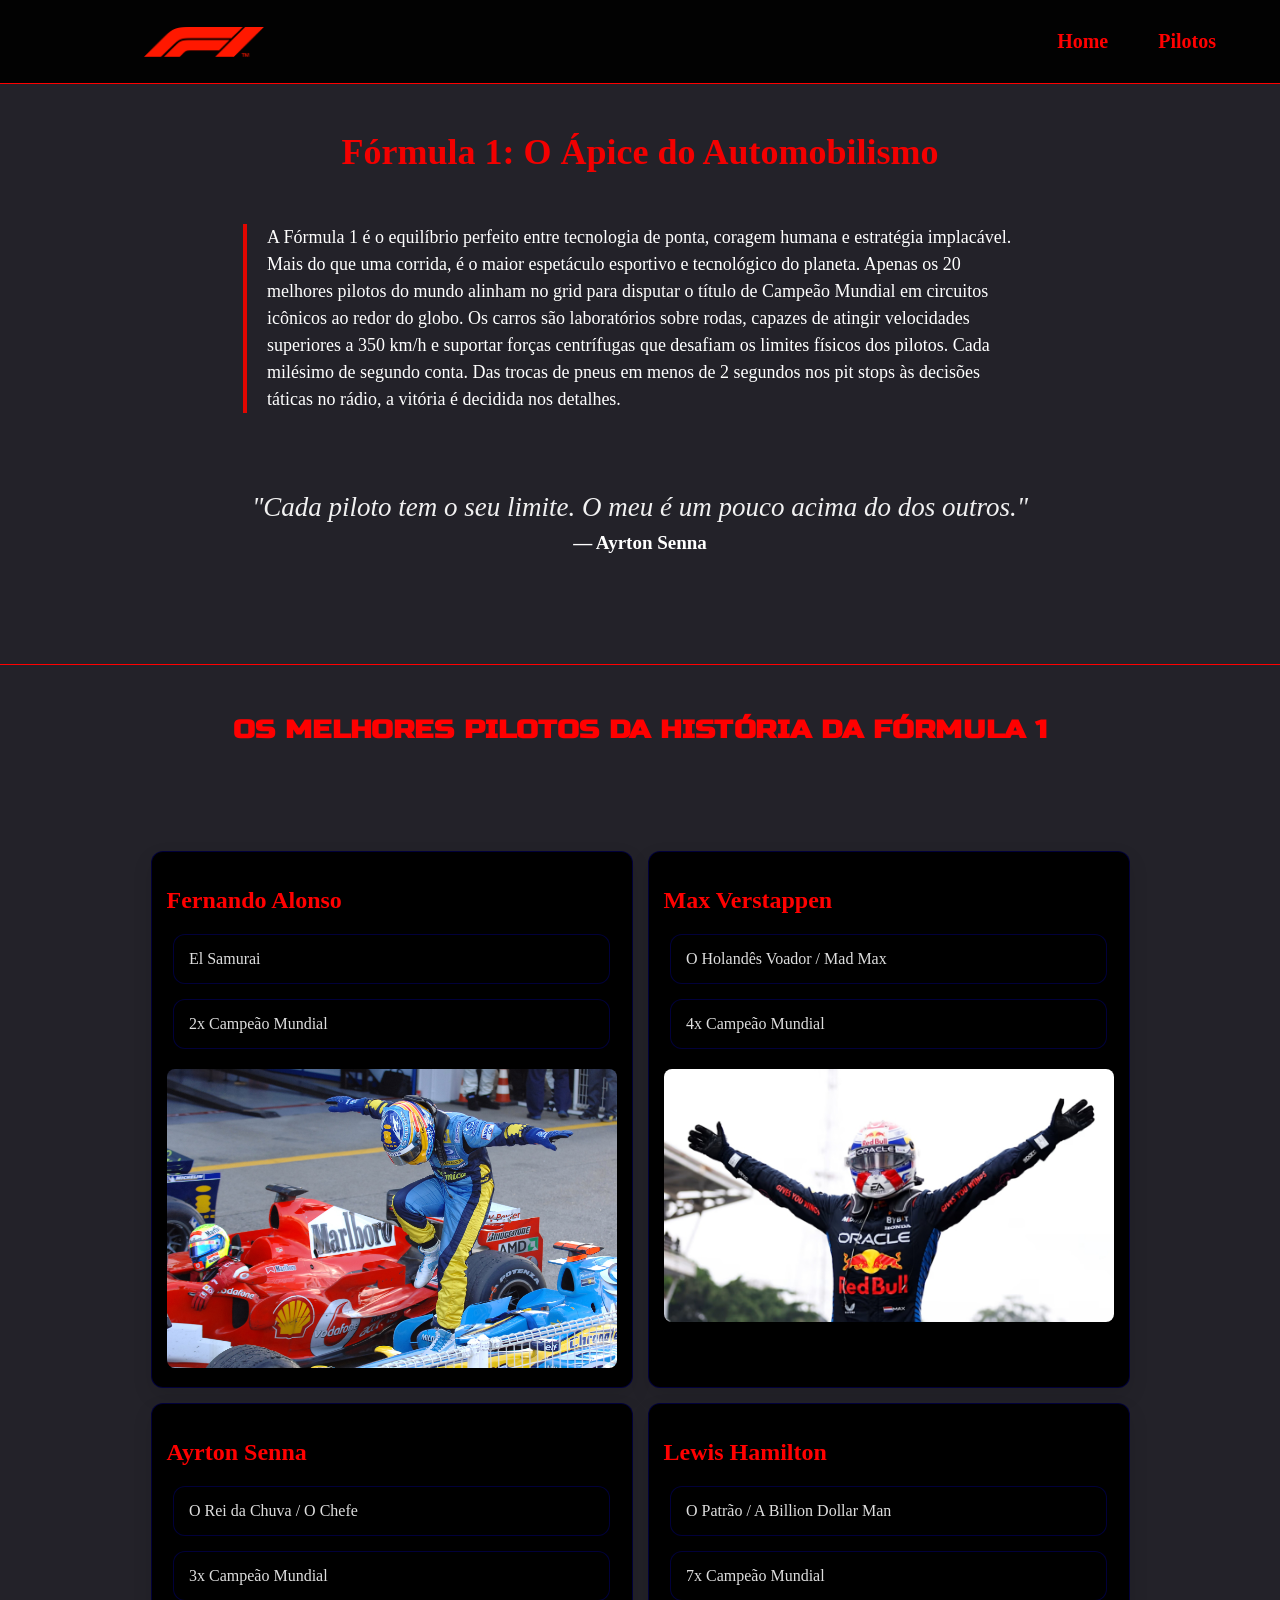
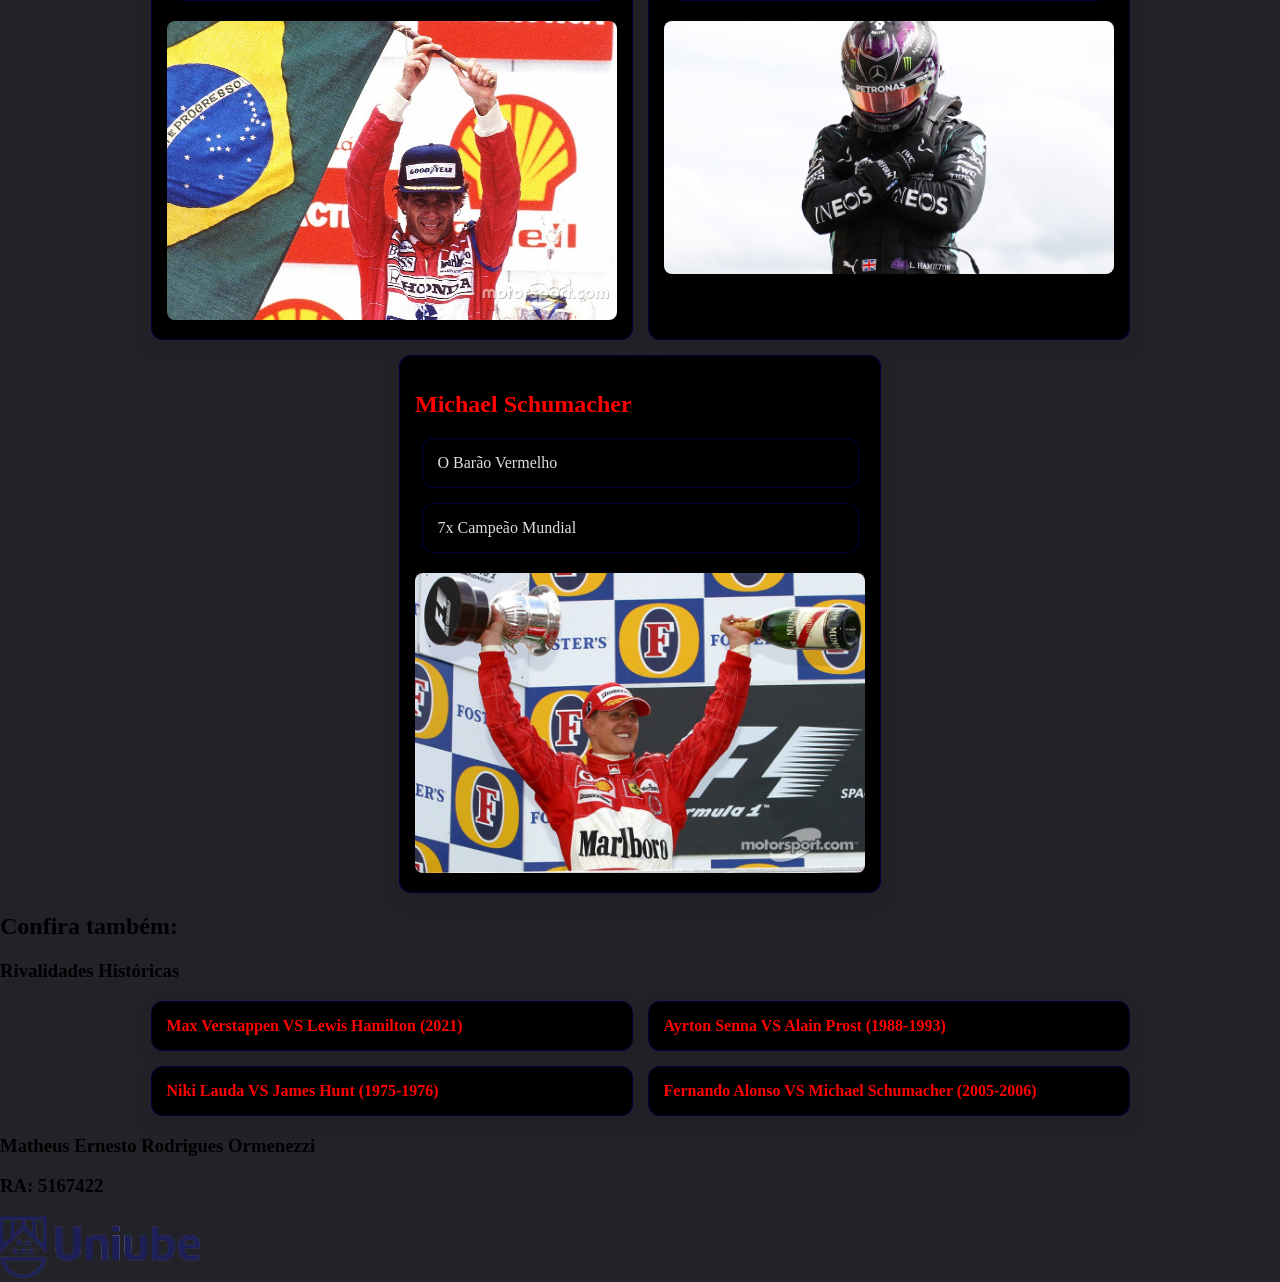
==== index.html @ c5bb1c87 "Add files via upload adicionado CSS" ====
<!DOCTYPE html>
<html lang="pt-br">

<head>
    <style>
        @import url('https://fonts.googleapis.com/css2?family=Russo+One&display=swap');
    </style>
    <link rel="stylesheet" href="css/style.css">
    <meta charset="UTF-8">
    <meta name="viewport" content="width=device-width, initial-scale=1.0">
    <title>Os Melhores Pilotos</title>
</head>

<body>
    <nav class="navbar">
        <img src="imagens/logo_f1.png" class="logo-topo">
        <ul class="nav-links">
            <li><a href="#">Home</a></li>
            <li><a href="#">Pilotos</a></li>
        </ul>
    </nav>
    <div class="inicio">
        <h1>Fórmula 1: O Ápice do Automobilismo</h1>
        <p class="inicio_text">A Fórmula 1 é o equilíbrio perfeito entre tecnologia de ponta, coragem humana e estratégia implacável. Mais
            do que uma corrida, é o maior espetáculo esportivo e tecnológico do planeta.
            Apenas os 20 melhores pilotos do mundo alinham no grid para disputar o título de Campeão Mundial em
            circuitos icônicos ao redor do globo.
            Os carros são laboratórios sobre rodas, capazes de atingir velocidades superiores a 350 km/h e suportar
            forças centrífugas que desafiam os limites físicos dos pilotos.
            Cada milésimo de segundo conta. Das trocas de pneus em menos de 2 segundos nos pit stops às decisões táticas
            no rádio, a vitória é decidida nos detalhes.</p>
        <p class="citacao">"Cada piloto tem o seu limite. O meu é um pouco acima do dos outros."</p>
        <p class="senna">— Ayrton Senna</p>
    </div>

    <div class="mini-titulo">
        <h2>Os Melhores Pilotos da História da Fórmula 1</h2>
    </div>
    <ul class="card-lista">
        <li>
            <h2><a href="F1/FernandoAlonso.html">Fernando Alonso</a></h2>
            <ul class="card-lista">
                <li> El Samurai</li>
                <li> 2x Campeão Mundial</li>
            </ul>
            <a href="F1/FernandoAlonso.html"><img src="F1/imagens_f1/FernandoAlonso.jpg" width="300px"
                    class="Foto-piloto"></a>
        </li>

        <li>
            <h2><a href="F1/MaxVerstappen.html">Max Verstappen</a></h2>
            <ul class="card-lista">
                <li> O Holandês Voador / Mad Max</li>
                <li> 4x Campeão Mundial</li>
            </ul>
            <a href="F1/MaxVerstappen.html"><img src="F1/imagens_f1/MaxVerstappen.jpg" width="300px"
                    class="Foto-piloto"></a>
        </li>

        <li>
            <h2><a href="F1/AyrtonSenna.html">Ayrton Senna</a></h2>
            <ul class="card-lista">
                <li> O Rei da Chuva / O Chefe</li>
                <li> 3x Campeão Mundial</li>
            </ul>
            <a href="F1/AyrtonSenna.html"><img src="F1/imagens_f1/AyrtonSenna.jpg" width="300px"
                    class="Foto-piloto"></a>
        </li>

        <li>
            <h2><a href="F1/LewisHamilton.html">Lewis Hamilton</a></h2>
            <ul class="card-lista">
                <li> O Patrão / A Billion Dollar Man</li>
                <li> 7x Campeão Mundial</li>
            </ul>
            <a href="F1/LewisHamilton.html"><img src="F1/imagens_f1/Lewis-Hamilton.jpg" width="300px"
                    class="Foto-piloto"></a>
        </li>

        <li>
            <h2><a href="F1/MichaelSchumacher.html">Michael Schumacher</a></h2>
            <ul class="card-lista">
                <li> O Barão Vermelho</li>
                <li> 7x Campeão Mundial</li>
            </ul>
            <a href="F1/MichaelSchumacher.html"><img src="F1/imagens_f1/MichaelSchumacher.jpg" width="300px"
                    class="Foto-piloto"></a>
        </li>
    </ul>
    <h2>Confira também:</h2>
    <h3>Rivalidades Históricas</h3>
    <ul class="card-lista">
        <li><a href="F1/CharlesLeclerc.html">Max Verstappen VS Lewis Hamilton (2021)</a></li>
        <li><a href="F1/SebastianVettel.html">Ayrton Senna VS Alain Prost (1988-1993)</a></li>
        <li><a href="F1/NikiLauda.html">Niki Lauda VS James Hunt (1975-1976)</a></li>
        <li><a href="F1/AlainProst.html">Fernando Alonso VS Michael Schumacher (2005-2006)</a></li>
    </ul>

    <h3>Matheus Ernesto Rodrigues Ormenezzi</h3>
    <h3>RA: 5167422</h3>
    <a href="https://www.uniube.br" target="_blank"> <img src="imagens/logo_uniube.png" width="200px"
            class="Logo-Uniube"></a>
</body>

</html>
---- css/style.css ----
body {
  background-color: rgb(35, 34, 41);
  /* O fundo não rola junto com os cards */
  margin: 0;
  background-repeat: no-repeat;
  background-size: cover;
  overflow-x: hidden;
  /* Garante que nada escape pela lateral */

}

h1 {
  text-align: center;
  /* Centraliza o texto do título */
  width: 100%;
  /* Garante que ele ocupe toda a largura para poder centralizar */
  margin-top: 20px;
  /* Adiciona um espaço opcional entre o logo e o título */
  color: #f30000
}


.logo-topo {
  width: 200px;
  height: 50px;
  /* Ajuste o tamanho do seu logo */

}

.navbar {

  display: flex;
  justify-content: space-between;
  /* Manda o logo pra um lado e menu pro outro */
  align-items: center;
  /* Alinha os dois no meio da altura da barra */
  padding: 10px 5%;
  background-color: rgba(0, 0, 0, 0.945);
  /* Ou a cor que você preferir */
}

.nav-links {
  display: flex;
  list-style: none;
  gap: 50px;
  /* Espaço entre os links */
  font-size: 20px;
}

.navbar img {
  height: 30px;
  width: 120px;
  margin-left: 80px;
  /* Ajuste o tamanho do logo conforme necessário */
}

.inicio {
  background-image: url(../imagens/f1_banner_carro_redbull.png);
  background-size: cover;
  background-position: right bottom;
  min-height: 60vh;
  font-size: 18px;
  color: rgb(255, 255, 255);
  padding: 20px 5px;
  line-height: 1.6;
  display: flex;
  flex-direction: column;
  align-items: center;
  text-align: left;
  /* Centraliza ambos horizontalmente */
  border-top: 1px solid #ff0000;
  border-bottom: 1px solid #ff0000;

}


.inicio_text {
  max-width: 750px;
  /* O texto fica centralizado em um bloco legível */
  padding: 0 20px;
  /* Evita que o texto encoste nas bordas em telas pequenas */
  line-height: 1.5;
  border-left: 4px solid #e10600;
}

.citacao {
  font-style: italic;
  font-size: 27px;
  line-height: 1.2;
  margin-top: 60px;
  margin-bottom: -10px;
  border-radius: 12px;
  color: #f1f1f1;

}

.senna {
  font-size: 19px;
  font-weight: bold;
  margin-top: 15px;
}


.mini-titulo {
  background-image: url('../imagens/linha_de_chegada.png');
  background-size: contain;
  background-repeat: repeat-x;
  height: 90px;
  /* Ajuste a altura conforme preferir */
  padding: 30px 40px;
  margin-top: 20px;
}

.mini-titulo h2 {
  font-family: 'Russo One', sans-serif;
  text-transform: uppercase;
  /* Sempre em maiúsculas */
  transform: scaleX(1.2);
  /* Isso "estica" a fonte para os lados */
  display: inline-block;
  /* Necessário para o transform funcionar */
  color: #ff0000;
  display: block;
  margin: 0;
  text-align: center;
  font-size: 25px;
  /* Remove a margem padrão do h2 */
}

.card-lista {
  display: flex;
  /* Ativa o modo "lado a lado" */
  flex-wrap: wrap;
  /* Permite que os itens quebrem para a próxima linha */
  justify-content: center;
  /* Centraliza os itens horizontalmente */
  gap: 15px;
  /* Espaçamento entre os itens */
  list-style: none;
  /* Tira as bolinhas da lista */
  padding: 0;
  padding-left: 0;
}

.card-lista li {
  color: rgba(255, 255, 255, 0.87);
  background-color: #000000;
  border: 1px solid #02006e88;
  width: 90%;
  max-width: 450px;
  /* Impede que o card fique largo demais */
  margin-bottom: 20px 10px;
  padding: 15px;
  border-radius: 12px;
  /* Cantos arredondados modernos */
  box-shadow: 0 8px 20px rgba(0, 0, 0, 0.1);
  /* Sombra suave */
  list-style: none;
}


li .Foto-piloto {
  width: 100%;
  /* A imagem vai ocupar toda a largura interna do card */
  height: auto;
  /* Mantém a proporção da foto */
  border-radius: 8px;
  margin-top: 20px;
}

a {
  text-decoration: none;
  color: #ff0000;
  /* Vermelho oficial da F1 */
  font-weight: bold;
}

a:hover {
  text-decoration: underline;
  color: #ff3333;
  /* Um vermelho um pouco mais claro */
}
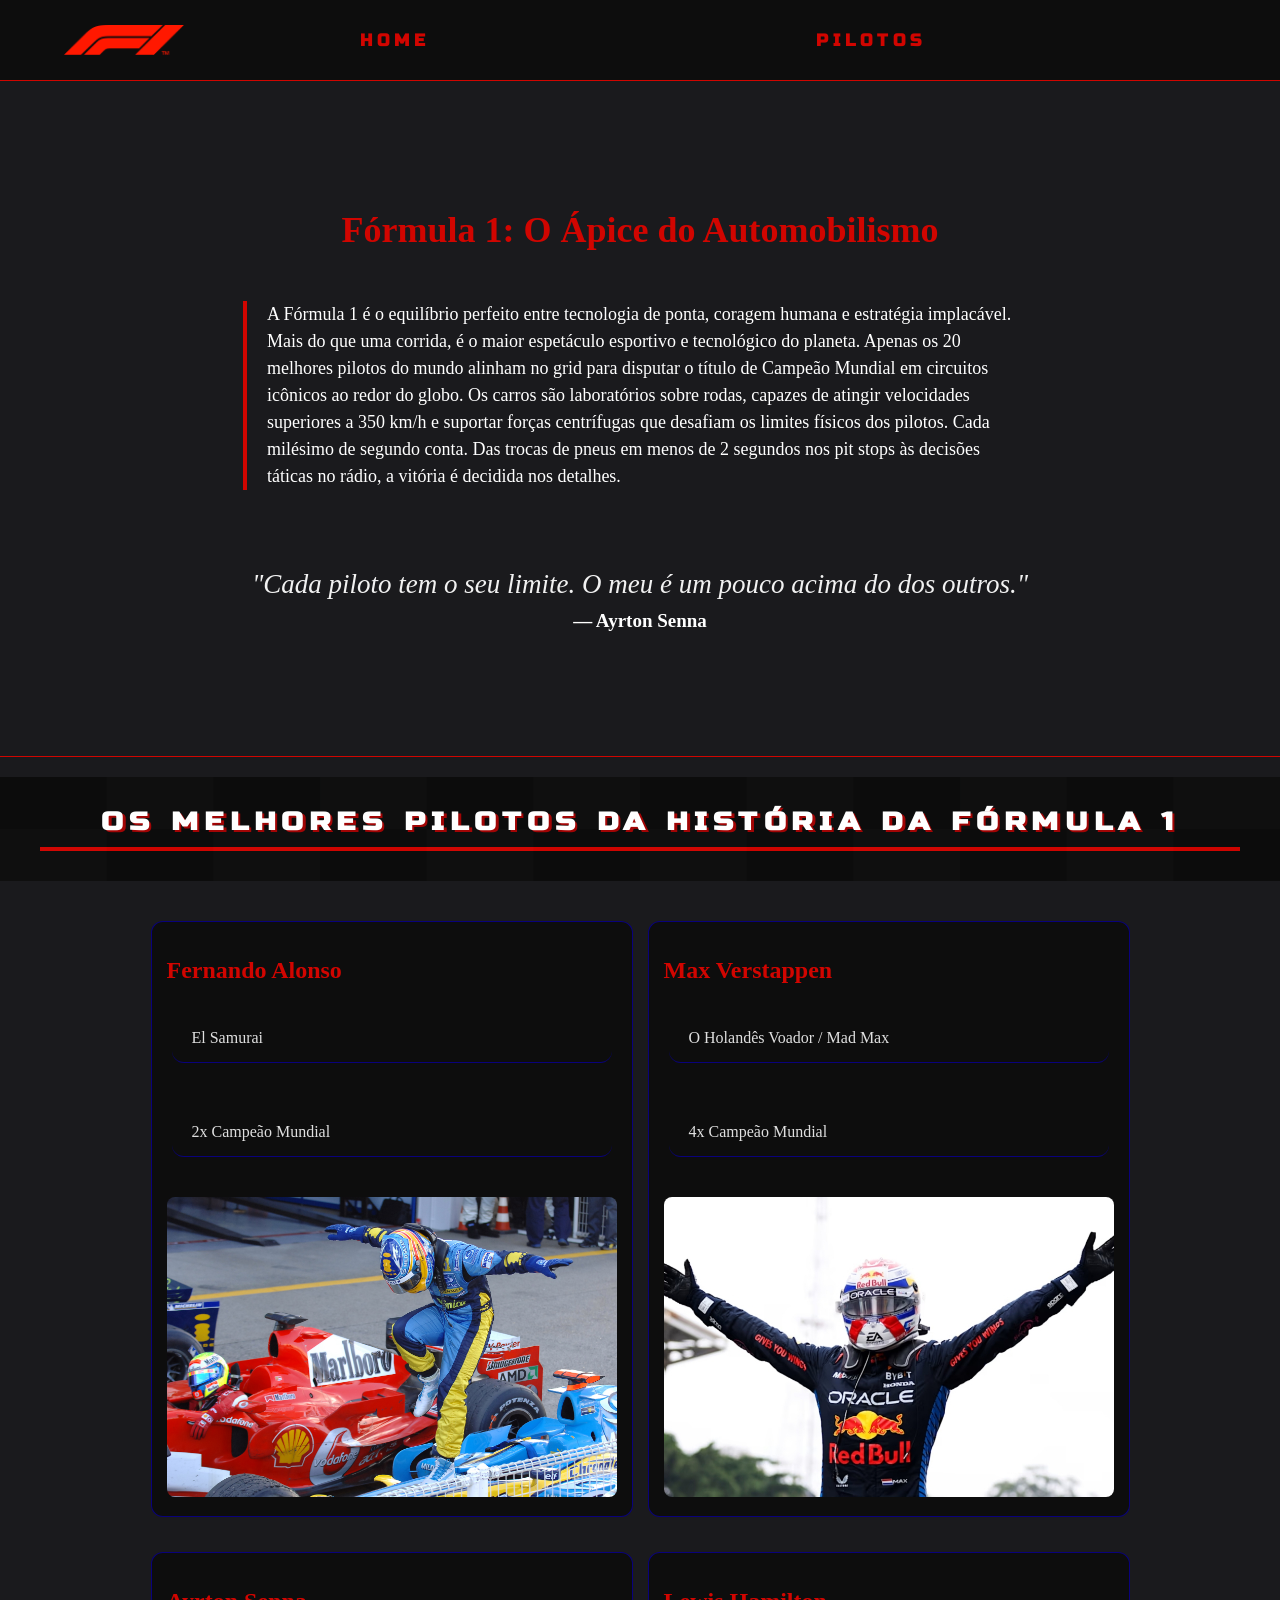
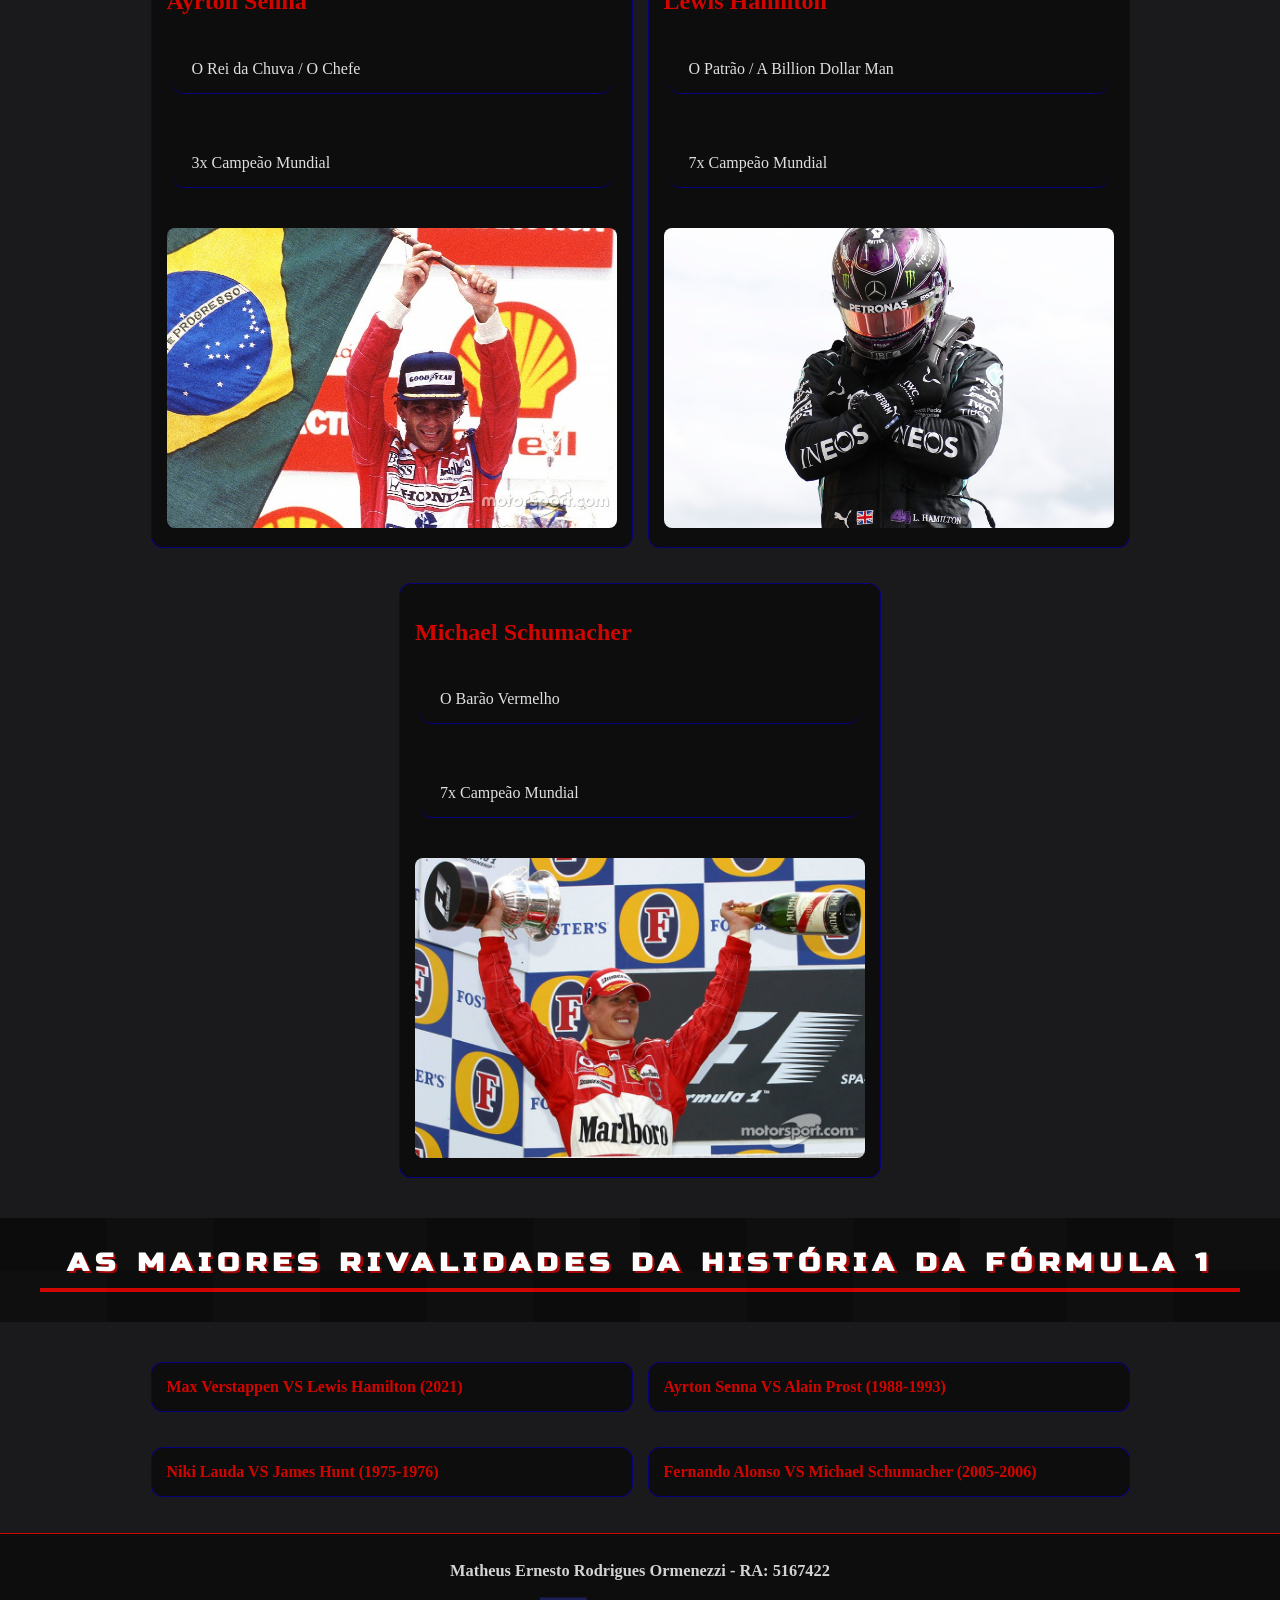
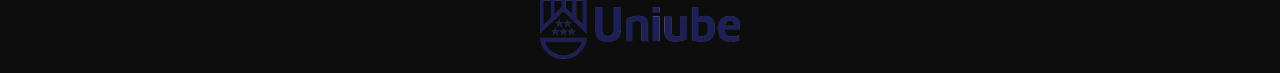
==== commit 63520557: "Add files via upload css pilotos - alonso" ====
--- a/index.html
+++ b/index.html
@@ -15,13 +15,15 @@
     <nav class="navbar">
         <img src="imagens/logo_f1.png" class="logo-topo">
         <ul class="nav-links">
-            <li><a href="#">Home</a></li>
-            <li><a href="#">Pilotos</a></li>
+            <li><a href="index.html">Home</a></li>
+            <li><a href="#pilotos">Pilotos</a></li>
+            <li><a href="#rivalidades">Rivalidades</a></li>
         </ul>
     </nav>
     <div class="inicio">
         <h1>Fórmula 1: O Ápice do Automobilismo</h1>
-        <p class="inicio_text">A Fórmula 1 é o equilíbrio perfeito entre tecnologia de ponta, coragem humana e estratégia implacável. Mais
+        <p class="inicio_text">A Fórmula 1 é o equilíbrio perfeito entre tecnologia de ponta, coragem humana e
+            estratégia implacável. Mais
             do que uma corrida, é o maior espetáculo esportivo e tecnológico do planeta.
             Apenas os 20 melhores pilotos do mundo alinham no grid para disputar o título de Campeão Mundial em
             circuitos icônicos ao redor do globo.
@@ -32,10 +34,13 @@
         <p class="citacao">"Cada piloto tem o seu limite. O meu é um pouco acima do dos outros."</p>
         <p class="senna">— Ayrton Senna</p>
     </div>
-
-    <div class="mini-titulo">
-        <h2>Os Melhores Pilotos da História da Fórmula 1</h2>
-    </div>
+    <section id="pilotos">
+        <div class="mini-titulo">
+            <img src="imagens/bandeira_preta_branca.jpg" class="bandeira-mini-titulo">
+            <h2>Os Melhores Pilotos da História da Fórmula 1</h2>
+            <div class="linha-chegada"></div>
+        </div>
+    </section>
     <ul class="card-lista">
         <li>
             <h2><a href="F1/FernandoAlonso.html">Fernando Alonso</a></h2>
@@ -87,8 +92,13 @@
                     class="Foto-piloto"></a>
         </li>
     </ul>
-    <h2>Confira também:</h2>
-    <h3>Rivalidades Históricas</h3>
+    <section id="rivalidades">
+        <div class="mini-titulo">
+            <img src="imagens/bandeira_preta_branca.jpg" class="bandeira-mini-titulo">
+            <h2>As Maiores Rivalidades da História da Fórmula 1</h2>
+            <div class="linha-chegada"></div>
+        </div>
+    </section>
     <ul class="card-lista">
         <li><a href="F1/CharlesLeclerc.html">Max Verstappen VS Lewis Hamilton (2021)</a></li>
         <li><a href="F1/SebastianVettel.html">Ayrton Senna VS Alain Prost (1988-1993)</a></li>
@@ -96,10 +106,12 @@
         <li><a href="F1/AlainProst.html">Fernando Alonso VS Michael Schumacher (2005-2006)</a></li>
     </ul>
 
-    <h3>Matheus Ernesto Rodrigues Ormenezzi</h3>
-    <h3>RA: 5167422</h3>
-    <a href="https://www.uniube.br" target="_blank"> <img src="imagens/logo_uniube.png" width="200px"
-            class="Logo-Uniube"></a>
+
+    <footer class="rodape">
+        <h3>Matheus Ernesto Rodrigues Ormenezzi - RA: 5167422</h3>
+        <a href="https://www.uniube.br" target="_blank"> <img src="imagens/logo_uniube.png" width="200px"
+                class="Logo-Uniube"></a>
+    </footer>
 </body>
 
 </html>
--- a/css/style.css
+++ b/css/style.css
@@ -1,5 +1,6 @@
 body {
-  background-color: rgb(35, 34, 41);
+  background-color: #1a1a1d;
+  ;
   /* O fundo não rola junto com os cards */
   margin: 0;
   background-repeat: no-repeat;
@@ -16,41 +17,41 @@
   /* Garante que ele ocupe toda a largura para poder centralizar */
   margin-top: 20px;
   /* Adiciona um espaço opcional entre o logo e o título */
-  color: #f30000
-}
-
-
-.logo-topo {
-  width: 200px;
-  height: 50px;
-  /* Ajuste o tamanho do seu logo */
-
+  color: #D10500;
 }
 
 .navbar {
-
-  display: flex;
-  justify-content: space-between;
+  position: sticky;
+  top: 0;
+  z-index: 1000;
+  display: flex;
   /* Manda o logo pra um lado e menu pro outro */
   align-items: center;
   /* Alinha os dois no meio da altura da barra */
   padding: 10px 5%;
-  background-color: rgba(0, 0, 0, 0.945);
+  background-color: #0D0D0D;
   /* Ou a cor que você preferir */
+  height: 60px;
+  border-bottom: 1px solid #D10500;
 }
 
 .nav-links {
+  position: absolute;
+  left: 25%;
   display: flex;
   list-style: none;
-  gap: 50px;
-  /* Espaço entre os links */
-  font-size: 20px;
-}
+  gap: 110%;
+  font-size: 17px;
+  letter-spacing: 5px;
+  text-transform: uppercase;
+  font-family: 'Russo One', sans-serif;
+}
+
 
 .navbar img {
   height: 30px;
   width: 120px;
-  margin-left: 80px;
+  margin-left: 0px;
   /* Ajuste o tamanho do logo conforme necessário */
 }
 
@@ -58,19 +59,17 @@
   background-image: url(../imagens/f1_banner_carro_redbull.png);
   background-size: cover;
   background-position: right bottom;
-  min-height: 60vh;
+  min-height: 75vh;
   font-size: 18px;
   color: rgb(255, 255, 255);
-  padding: 20px 5px;
   line-height: 1.6;
   display: flex;
   flex-direction: column;
   align-items: center;
   text-align: left;
   /* Centraliza ambos horizontalmente */
-  border-top: 1px solid #ff0000;
-  border-bottom: 1px solid #ff0000;
-
+  border-bottom: 1px solid #D10500;
+  justify-content: center;
 }
 
 
@@ -80,7 +79,7 @@
   padding: 0 20px;
   /* Evita que o texto encoste nas bordas em telas pequenas */
   line-height: 1.5;
-  border-left: 4px solid #e10600;
+  border-left: 4px solid #D10500;
 }
 
 .citacao {
@@ -102,29 +101,49 @@
 
 
 .mini-titulo {
-  background-image: url('../imagens/linha_de_chegada.png');
-  background-size: contain;
-  background-repeat: repeat-x;
-  height: 90px;
-  /* Ajuste a altura conforme preferir */
+  position: relative;
+  /* Isso faz a imagem ficar presa aqui dentro */
+  background-color: #0D0D0D;
   padding: 30px 40px;
   margin-top: 20px;
+  margin-bottom: 40px;
+}
+
+.bandeira-mini-titulo {
+  object-fit: cover;
+  position: absolute;
+  z-index: 1;
+  opacity: 0.01;
+  top: 0;
+  left: 0;
+  width: 100%;
+  height: 100%;
 }
 
 .mini-titulo h2 {
+  position: relative; 
+  z-index: 2; /* Fica acima da imagem (que é z-index 1) */
   font-family: 'Russo One', sans-serif;
   text-transform: uppercase;
   /* Sempre em maiúsculas */
   transform: scaleX(1.2);
   /* Isso "estica" a fonte para os lados */
-  display: inline-block;
-  /* Necessário para o transform funcionar */
-  color: #ff0000;
+  color: #ffffff;
   display: block;
   margin: 0;
   text-align: center;
   font-size: 25px;
-  /* Remove a margem padrão do h2 */
+  letter-spacing: 5px;
+  text-shadow: 2px 2px 0px rgba(255, 0, 0, 0.616);
+}
+
+
+.linha-chegada {
+  width: 100%;
+  height: 4px;
+  background-color: #D10500;
+  /* De vermelho para um vermelho mais escuro */
+  margin-top: 10px;
 }
 
 .card-lista {
@@ -144,39 +163,65 @@
 
 .card-lista li {
   color: rgba(255, 255, 255, 0.87);
-  background-color: #000000;
-  border: 1px solid #02006e88;
+  background-color: #0D0D0D;
+  border: 1px solid #090085ec;
   width: 90%;
   max-width: 450px;
   /* Impede que o card fique largo demais */
-  margin-bottom: 20px 10px;
+  margin-bottom: 20px;
   padding: 15px;
   border-radius: 12px;
   /* Cantos arredondados modernos */
-  box-shadow: 0 8px 20px rgba(0, 0, 0, 0.1);
-  /* Sombra suave */
   list-style: none;
 }
 
+.card-lista li ul li {
+  margin-top: 10px;
+  /* Dá um espaço entre o texto e a lista interna */
+  padding-left: 20px;
+  /* Indenta a lista interna para ficar mais organizada */
+  border: none;
+  border-bottom: 1px solid #090085ec;
+}
+
 
 li .Foto-piloto {
   width: 100%;
   /* A imagem vai ocupar toda a largura interna do card */
-  height: auto;
+  height: 300px;
   /* Mantém a proporção da foto */
+  object-fit: cover;
+  /* Corta a imagem sem distorcer para preencher o espaço */
   border-radius: 8px;
   margin-top: 20px;
 }
 
 a {
   text-decoration: none;
-  color: #ff0000;
+  color: #D10500;
   /* Vermelho oficial da F1 */
   font-weight: bold;
 }
 
 a:hover {
   text-decoration: underline;
-  color: #ff3333;
+  color: #8B0000;
   /* Um vermelho um pouco mais claro */
+}
+
+footer {
+  background-color: #0D0D0D;
+  color: #d3d3d3;
+  text-align: center;
+  padding: 10px;
+  font-size: 14px;
+  border-top: 1px solid #D10500;
+}
+
+html {
+  scroll-behavior: smooth;
+}
+
+section {
+    scroll-margin-top: 80px;
 }
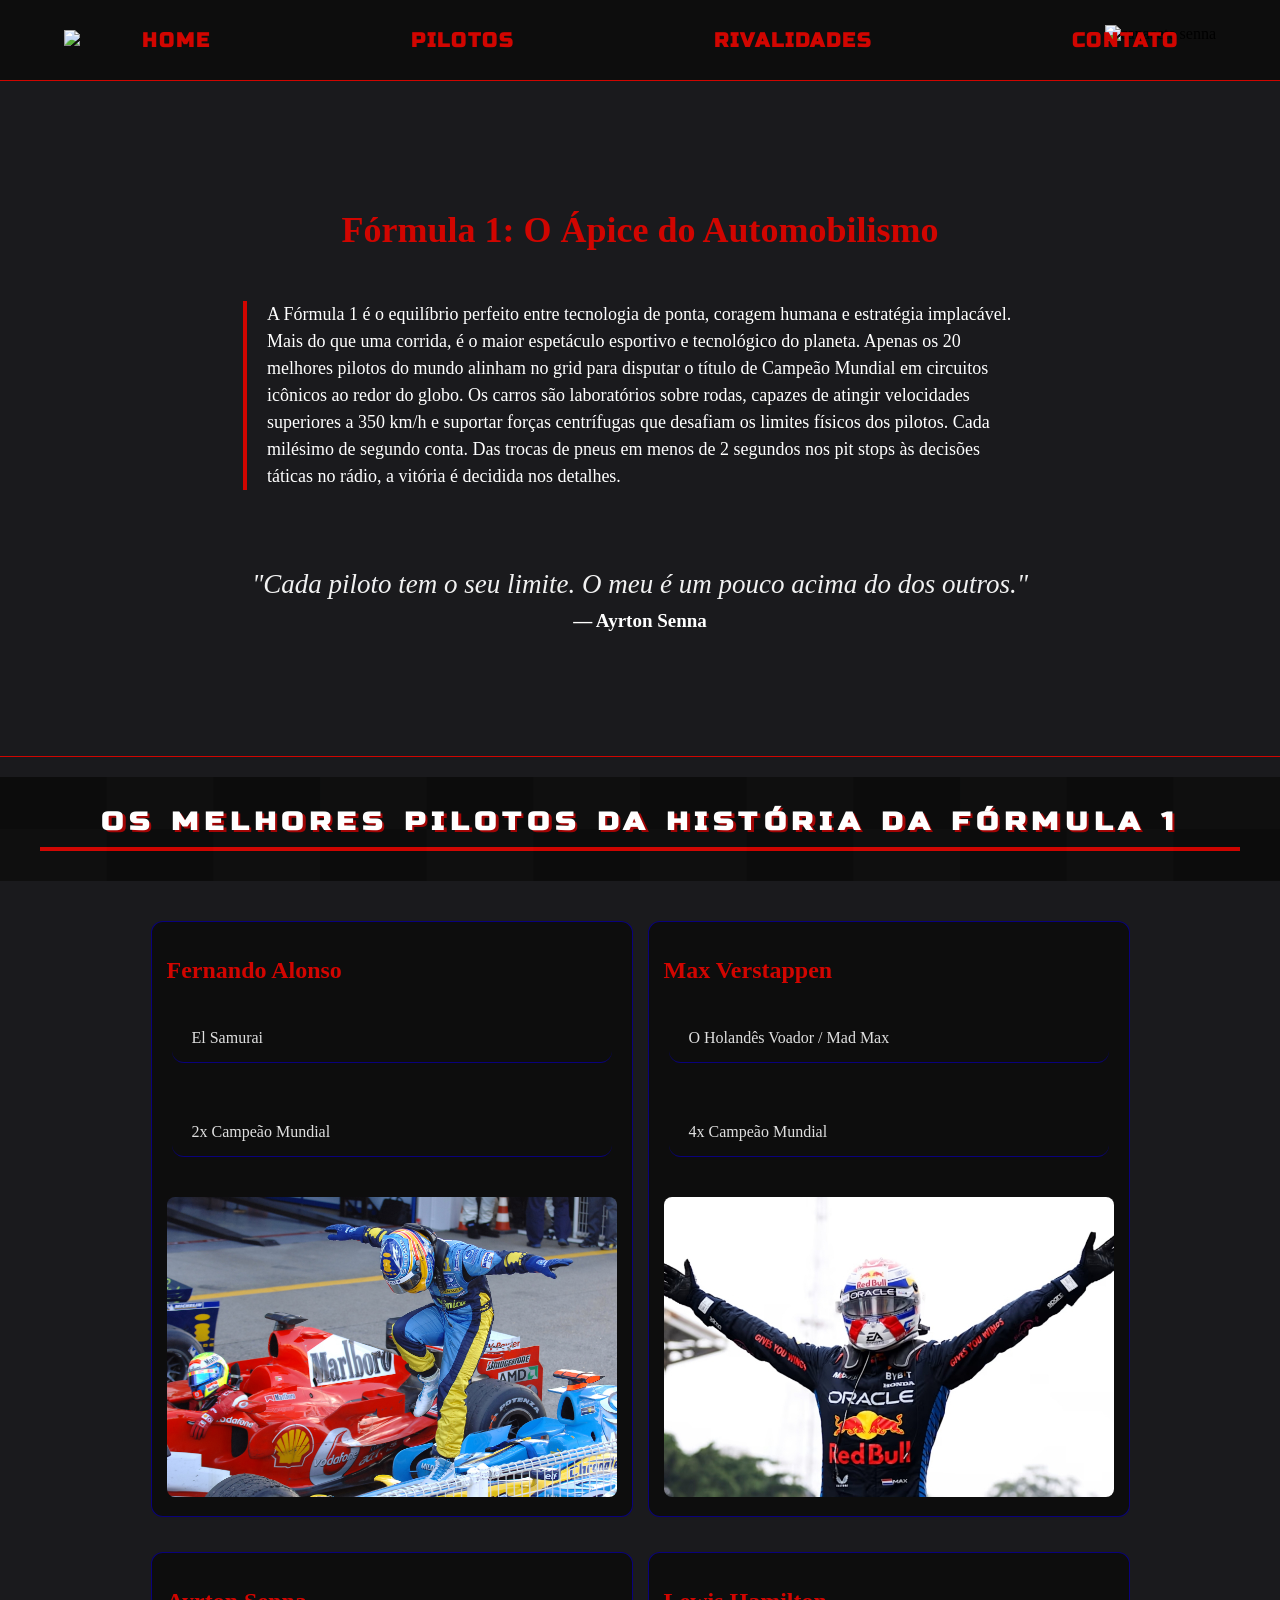
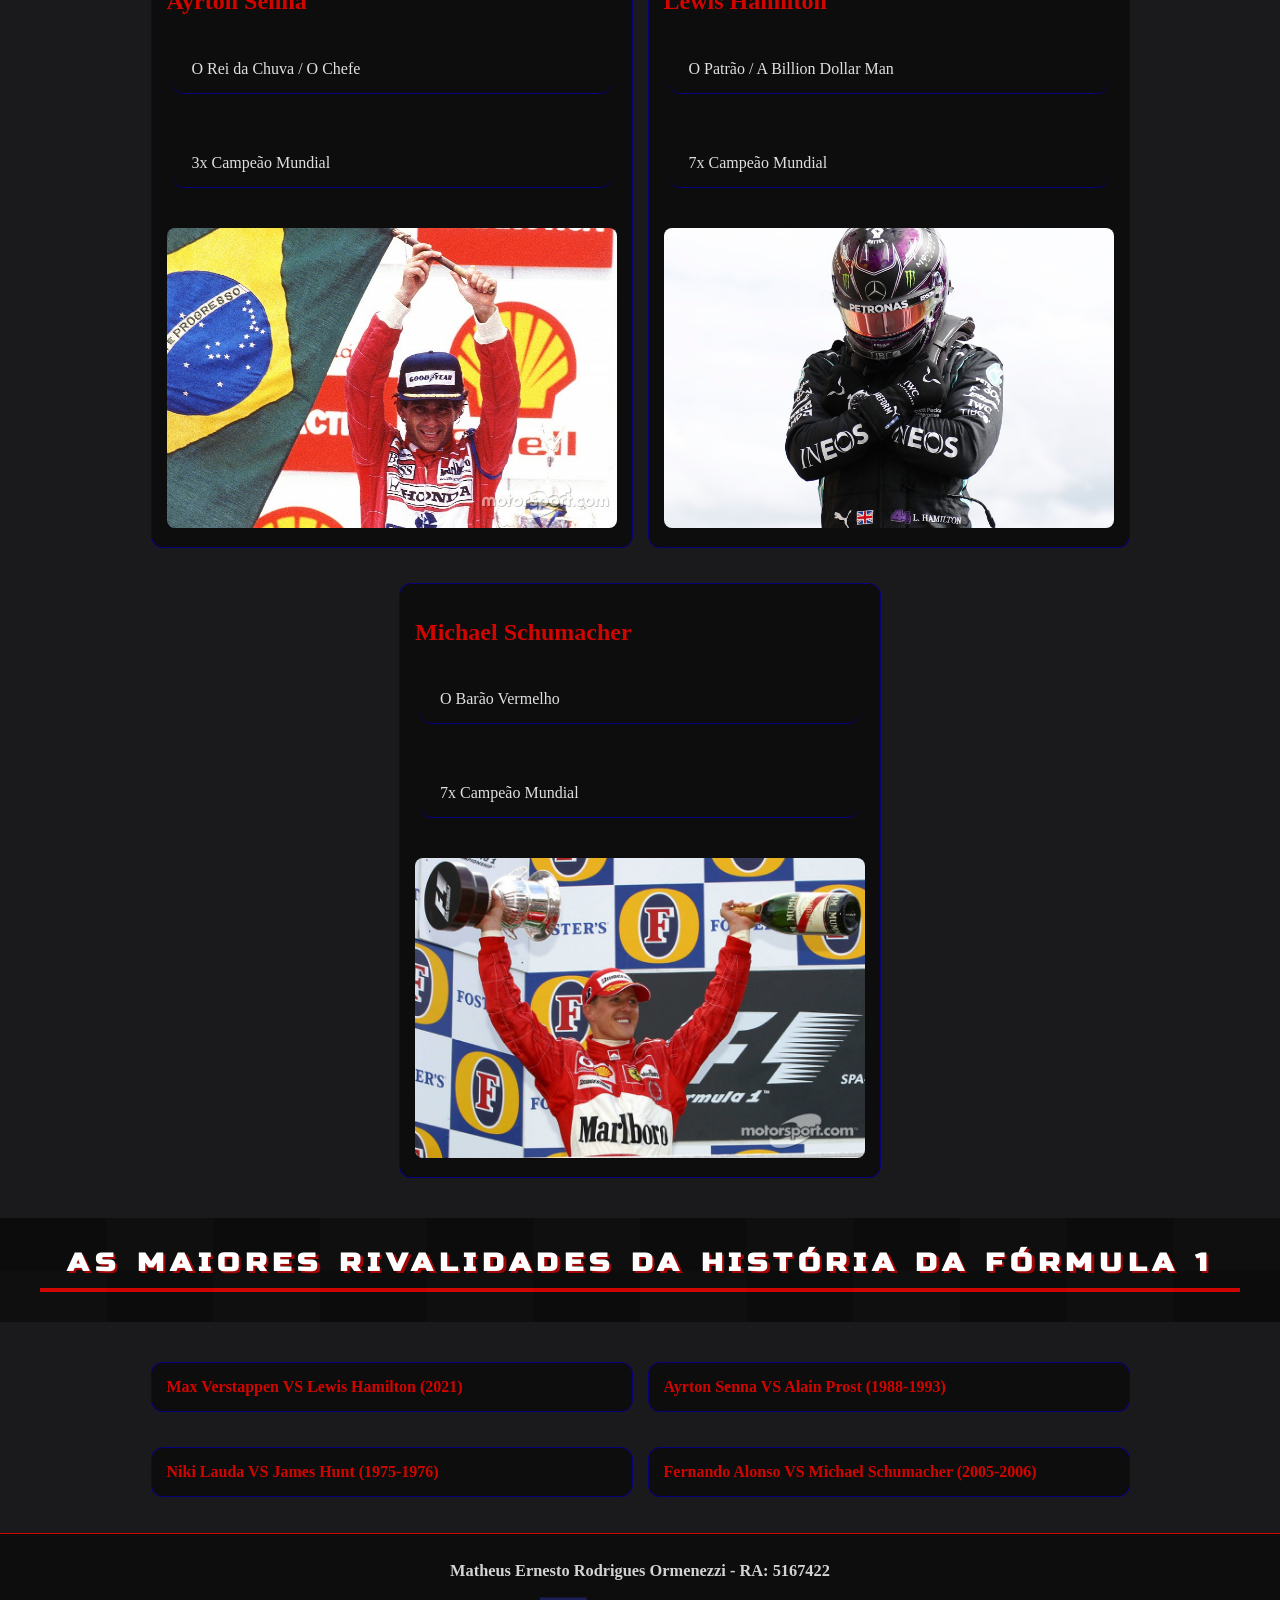
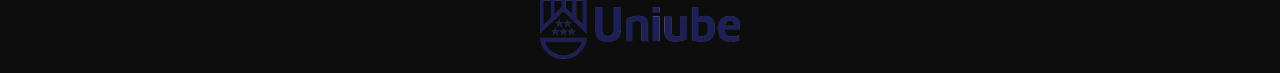
==== commit 5238ed80: "Add files via upload" ====
--- a/index.html
+++ b/index.html
@@ -13,12 +13,14 @@
 
 <body>
     <nav class="navbar">
-        <img src="imagens/logo_f1.png" class="logo-topo">
+        <a href="../index.html"><img src="/Site/imagens/logo_f1.png" class="logo-topo"></a>
         <ul class="nav-links">
-            <li><a href="index.html">Home</a></li>
-            <li><a href="#pilotos">Pilotos</a></li>
-            <li><a href="#rivalidades">Rivalidades</a></li>
+            <li><a href="../index.html">Home</a></li>
+            <li><a href="../index.html#pilotos">Pilotos</a></li>
+            <li><a href="../index.html#rivalidades">Rivalidades</a></li>
+            <li><a href="F1/FaleConosco.html">Contato</a></li>
         </ul>
+        <img src="/Site/imagens/capacete_senna.jpg" alt="capacete senna">
     </nav>
     <div class="inicio">
         <h1>Fórmula 1: O Ápice do Automobilismo</h1>
@@ -48,8 +50,7 @@
                 <li> El Samurai</li>
                 <li> 2x Campeão Mundial</li>
             </ul>
-            <a href="F1/FernandoAlonso.html"><img src="F1/imagens_f1/FernandoAlonso.jpg" width="300px"
-                    class="Foto-piloto"></a>
+            <a href="F1/FernandoAlonso.html"><img src="F1/imagens_f1/FernandoAlonso.jpg" class="Foto-piloto"></a>
         </li>
 
         <li>
@@ -58,8 +59,7 @@
                 <li> O Holandês Voador / Mad Max</li>
                 <li> 4x Campeão Mundial</li>
             </ul>
-            <a href="F1/MaxVerstappen.html"><img src="F1/imagens_f1/MaxVerstappen.jpg" width="300px"
-                    class="Foto-piloto"></a>
+            <a href="F1/MaxVerstappen.html"><img src="F1/imagens_f1/MaxVerstappen.jpg" class="Foto-piloto"></a>
         </li>
 
         <li>
@@ -68,8 +68,7 @@
                 <li> O Rei da Chuva / O Chefe</li>
                 <li> 3x Campeão Mundial</li>
             </ul>
-            <a href="F1/AyrtonSenna.html"><img src="F1/imagens_f1/AyrtonSenna.jpg" width="300px"
-                    class="Foto-piloto"></a>
+            <a href="F1/AyrtonSenna.html"><img src="F1/imagens_f1/AyrtonSenna.jpg" class="Foto-piloto"></a>
         </li>
 
         <li>
@@ -78,8 +77,7 @@
                 <li> O Patrão / A Billion Dollar Man</li>
                 <li> 7x Campeão Mundial</li>
             </ul>
-            <a href="F1/LewisHamilton.html"><img src="F1/imagens_f1/Lewis-Hamilton.jpg" width="300px"
-                    class="Foto-piloto"></a>
+            <a href="F1/LewisHamilton.html"><img src="F1/imagens_f1/Lewis-Hamilton.jpg" class="Foto-piloto"></a>
         </li>
 
         <li>
@@ -88,8 +86,7 @@
                 <li> O Barão Vermelho</li>
                 <li> 7x Campeão Mundial</li>
             </ul>
-            <a href="F1/MichaelSchumacher.html"><img src="F1/imagens_f1/MichaelSchumacher.jpg" width="300px"
-                    class="Foto-piloto"></a>
+            <a href="F1/MichaelSchumacher.html"><img src="F1/imagens_f1/MichaelSchumacher.jpg" class="Foto-piloto"></a>
         </li>
     </ul>
     <section id="rivalidades">
@@ -100,10 +97,10 @@
         </div>
     </section>
     <ul class="card-lista">
-        <li><a href="F1/CharlesLeclerc.html">Max Verstappen VS Lewis Hamilton (2021)</a></li>
-        <li><a href="F1/SebastianVettel.html">Ayrton Senna VS Alain Prost (1988-1993)</a></li>
-        <li><a href="F1/NikiLauda.html">Niki Lauda VS James Hunt (1975-1976)</a></li>
-        <li><a href="F1/AlainProst.html">Fernando Alonso VS Michael Schumacher (2005-2006)</a></li>
+        <li><a href="F1/MaxVsLewis.html">Max Verstappen VS Lewis Hamilton (2021)</a></li>
+        <li><a href="F1/SennaVsProst.html">Ayrton Senna VS Alain Prost (1988-1993)</a></li>
+        <li><a href="F1/LaudaVsHunt.html">Niki Lauda VS James Hunt (1975-1976)</a></li>
+        <li><a href="F1/AlonsoVsSchumacher.html">Fernando Alonso VS Michael Schumacher (2005-2006)</a></li>
     </ul>
 
 
--- a/css/style.css
+++ b/css/style.css
@@ -1,22 +1,16 @@
 body {
   background-color: #1a1a1d;
-  ;
-  /* O fundo não rola junto com os cards */
   margin: 0;
   background-repeat: no-repeat;
   background-size: cover;
   overflow-x: hidden;
-  /* Garante que nada escape pela lateral */
 
 }
 
 h1 {
   text-align: center;
-  /* Centraliza o texto do título */
-  width: 100%;
-  /* Garante que ele ocupe toda a largura para poder centralizar */
+  width: 100%;
   margin-top: 20px;
-  /* Adiciona um espaço opcional entre o logo e o título */
   color: #D10500;
 }
 
@@ -25,34 +19,32 @@
   top: 0;
   z-index: 1000;
   display: flex;
-  /* Manda o logo pra um lado e menu pro outro */
   align-items: center;
-  /* Alinha os dois no meio da altura da barra */
   padding: 10px 5%;
   background-color: #0D0D0D;
-  /* Ou a cor que você preferir */
   height: 60px;
   border-bottom: 1px solid #D10500;
+  justify-content: space-between;
 }
 
 .nav-links {
   position: absolute;
-  left: 25%;
+  left: 50%;
+  transform: translateX(-50%);
   display: flex;
   list-style: none;
-  gap: 110%;
-  font-size: 17px;
-  letter-spacing: 5px;
+  gap: 200px;
+  font-size: 20px;
+  letter-spacing: 2px;
   text-transform: uppercase;
   font-family: 'Russo One', sans-serif;
 }
 
 
+
 .navbar img {
   height: 30px;
-  width: 120px;
-  margin-left: 0px;
-  /* Ajuste o tamanho do logo conforme necessário */
+  width: auto;
 }
 
 .inicio {
@@ -67,7 +59,7 @@
   flex-direction: column;
   align-items: center;
   text-align: left;
-  /* Centraliza ambos horizontalmente */
+
   border-bottom: 1px solid #D10500;
   justify-content: center;
 }
@@ -75,9 +67,7 @@
 
 .inicio_text {
   max-width: 750px;
-  /* O texto fica centralizado em um bloco legível */
   padding: 0 20px;
-  /* Evita que o texto encoste nas bordas em telas pequenas */
   line-height: 1.5;
   border-left: 4px solid #D10500;
 }
@@ -102,7 +92,6 @@
 
 .mini-titulo {
   position: relative;
-  /* Isso faz a imagem ficar presa aqui dentro */
   background-color: #0D0D0D;
   padding: 30px 40px;
   margin-top: 20px;
@@ -121,13 +110,11 @@
 }
 
 .mini-titulo h2 {
-  position: relative; 
-  z-index: 2; /* Fica acima da imagem (que é z-index 1) */
+  position: relative;
+  z-index: 2;
   font-family: 'Russo One', sans-serif;
   text-transform: uppercase;
-  /* Sempre em maiúsculas */
   transform: scaleX(1.2);
-  /* Isso "estica" a fonte para os lados */
   color: #ffffff;
   display: block;
   margin: 0;
@@ -142,21 +129,15 @@
   width: 100%;
   height: 4px;
   background-color: #D10500;
-  /* De vermelho para um vermelho mais escuro */
   margin-top: 10px;
 }
 
 .card-lista {
   display: flex;
-  /* Ativa o modo "lado a lado" */
   flex-wrap: wrap;
-  /* Permite que os itens quebrem para a próxima linha */
   justify-content: center;
-  /* Centraliza os itens horizontalmente */
   gap: 15px;
-  /* Espaçamento entre os itens */
   list-style: none;
-  /* Tira as bolinhas da lista */
   padding: 0;
   padding-left: 0;
 }
@@ -167,19 +148,15 @@
   border: 1px solid #090085ec;
   width: 90%;
   max-width: 450px;
-  /* Impede que o card fique largo demais */
   margin-bottom: 20px;
   padding: 15px;
   border-radius: 12px;
-  /* Cantos arredondados modernos */
   list-style: none;
 }
 
 .card-lista li ul li {
   margin-top: 10px;
-  /* Dá um espaço entre o texto e a lista interna */
   padding-left: 20px;
-  /* Indenta a lista interna para ficar mais organizada */
   border: none;
   border-bottom: 1px solid #090085ec;
 }
@@ -187,11 +164,8 @@
 
 li .Foto-piloto {
   width: 100%;
-  /* A imagem vai ocupar toda a largura interna do card */
   height: 300px;
-  /* Mantém a proporção da foto */
   object-fit: cover;
-  /* Corta a imagem sem distorcer para preencher o espaço */
   border-radius: 8px;
   margin-top: 20px;
 }
@@ -199,14 +173,12 @@
 a {
   text-decoration: none;
   color: #D10500;
-  /* Vermelho oficial da F1 */
   font-weight: bold;
 }
 
 a:hover {
   text-decoration: underline;
   color: #8B0000;
-  /* Um vermelho um pouco mais claro */
 }
 
 footer {
@@ -223,5 +195,89 @@
 }
 
 section {
-    scroll-margin-top: 80px;
+  scroll-margin-top: 80px;
+}
+
+.contato-container {
+    padding: 50px 5%;
+    display: flex;
+    justify-content: center;
+}
+
+.contato-card {
+    width: 100%;
+    max-width: 600px;
+    background: linear-gradient(135deg, #1a1a1a 0%, #0d0d0d 100%);
+    border: 2px solid var(--cor-detalhe);
+    border-radius: 15px;
+    padding: 40px;
+    box-shadow: 0 10px 30px rgba(0, 0, 0, 0.8);
+}
+
+.contato-card h2 {
+    font-family: 'Russo One', sans-serif;
+    color: #fff;
+    font-size: 32px;
+    margin-bottom: 10px;
+    text-align: center;
+    text-transform: uppercase;
+}
+
+.contato-card p {
+    font-size: 16px;
+    text-align: center;
+    color: #ccc;
+    margin-bottom: 30px;
+}
+
+.campo-grupo {
+    margin-bottom: 20px;
+    display: flex;
+    flex-direction: column;
+}
+
+.campo-grupo label {
+    font-family: 'Russo One', sans-serif;
+    color: var(--cor-primaria);
+    margin-bottom: 8px;
+    font-size: 14px;
+    text-transform: uppercase;
+}
+
+.campo-grupo input, 
+.campo-grupo select, 
+.campo-grupo textarea {
+    background-color: #222;
+    border: 1px solid #444;
+    border-radius: 8px;
+    padding: 12px;
+    color: #fff;
+    font-size: 16px;
+    outline: none;
+    transition: border-color 0.3s ease;
+}
+
+.campo-grupo input:focus, 
+.campo-grupo textarea:focus {
+    border-color: var(--cor-primaria);
+}
+
+.botao-enviar {
+    width: 100%;
+    padding: 15px;
+    background-color: var(--cor-detalhe);
+    color: #fff;
+    font-family: 'Russo One', sans-serif;
+    font-size: 18px;
+    border: none;
+    border-radius: 8px;
+    cursor: pointer;
+    text-transform: uppercase;
+    transition: transform 0.2s, background-color 0.3s;
+}
+
+.botao-enviar:hover {
+    background-color: var(--cor-primaria);
+    transform: translateY(-3px);
+    box-shadow: 0 5px 15px rgba(0, 0, 0, 0.4);
 }
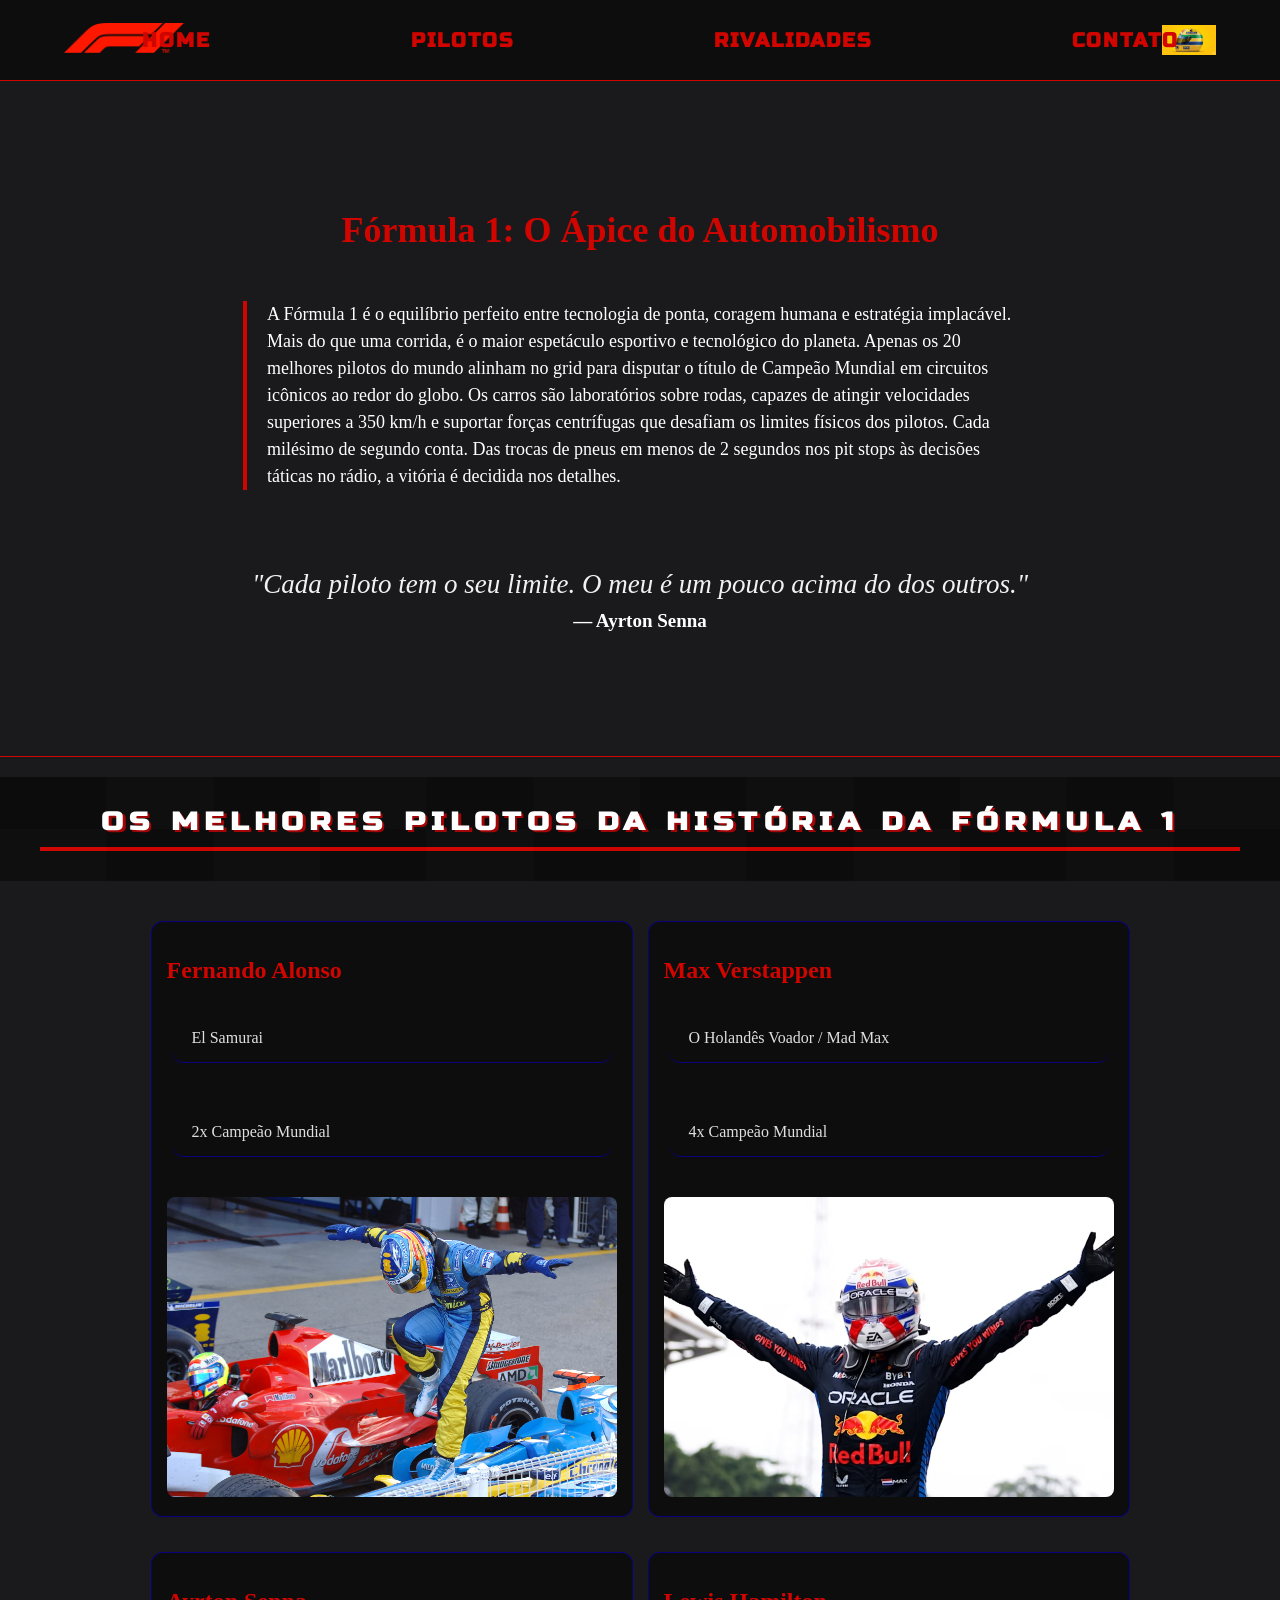
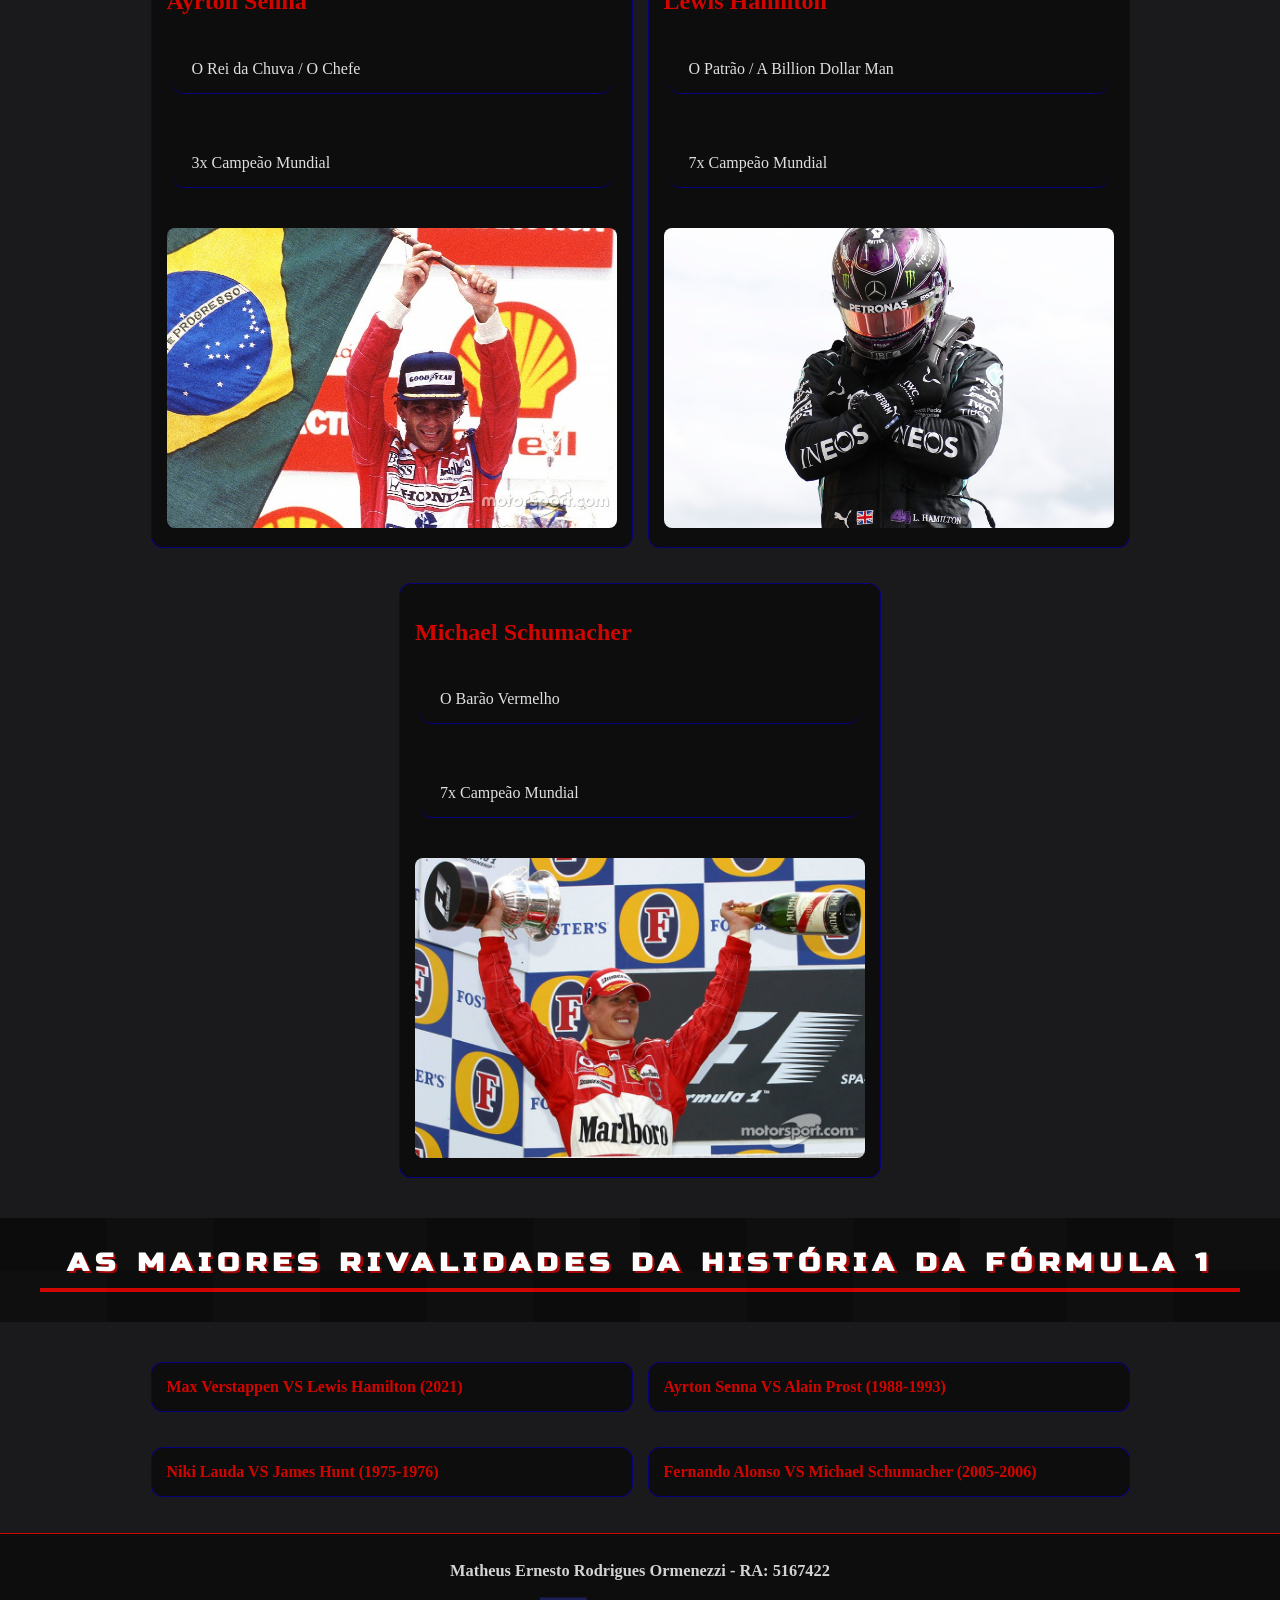
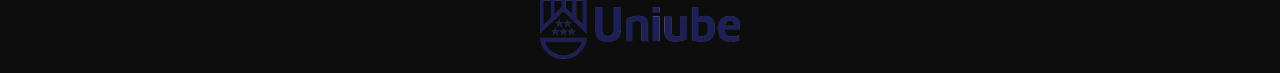
==== commit 4ee3d61c: "Add files via upload" ====
--- a/index.html
+++ b/index.html
@@ -13,14 +13,14 @@
 
 <body>
     <nav class="navbar">
-        <a href="../index.html"><img src="/Site/imagens/logo_f1.png" class="logo-topo"></a>
+        <a href="../index.html"><img src="/imagens/logo_f1.png" class="logo-topo"></a>
         <ul class="nav-links">
             <li><a href="../index.html">Home</a></li>
             <li><a href="../index.html#pilotos">Pilotos</a></li>
             <li><a href="../index.html#rivalidades">Rivalidades</a></li>
             <li><a href="F1/FaleConosco.html">Contato</a></li>
         </ul>
-        <img src="/Site/imagens/capacete_senna.jpg" alt="capacete senna">
+        <img src="/imagens/capacete_senna.jpg" alt="capacete senna">
     </nav>
     <div class="inicio">
         <h1>Fórmula 1: O Ápice do Automobilismo</h1>
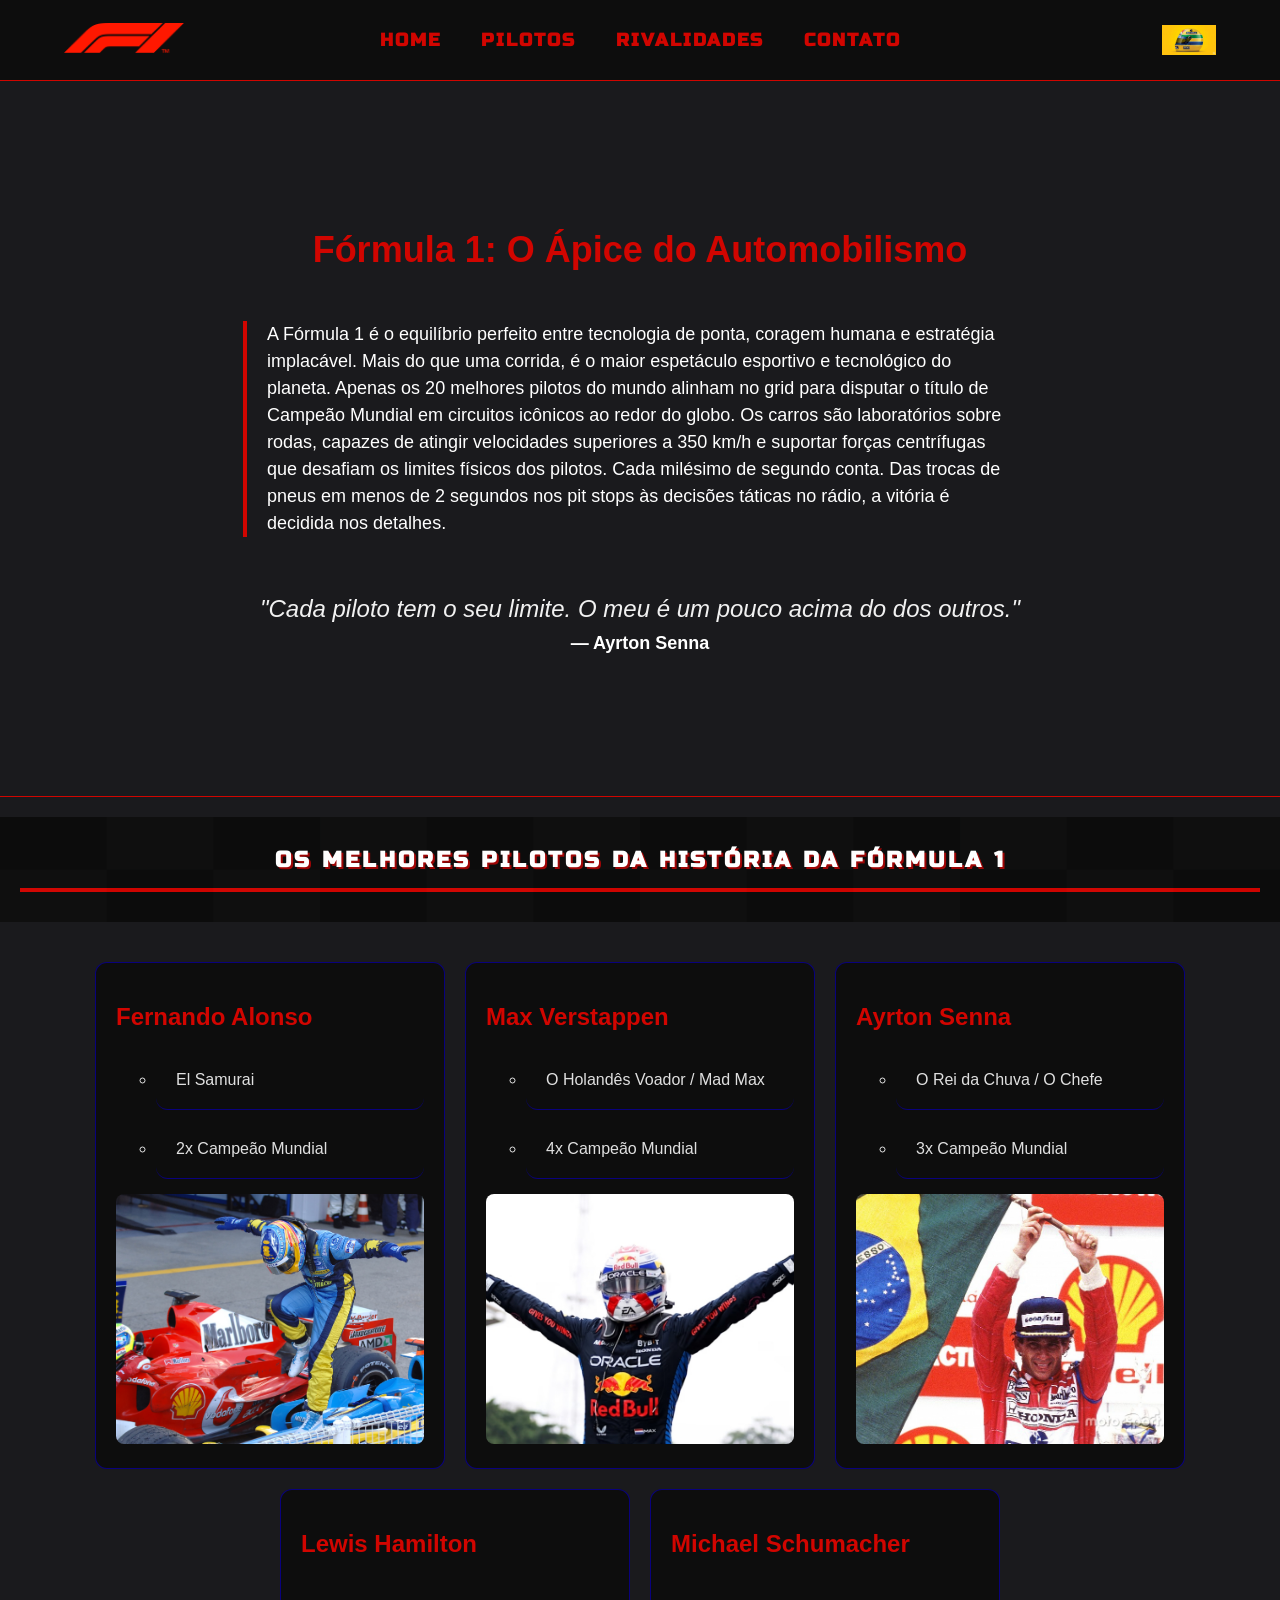
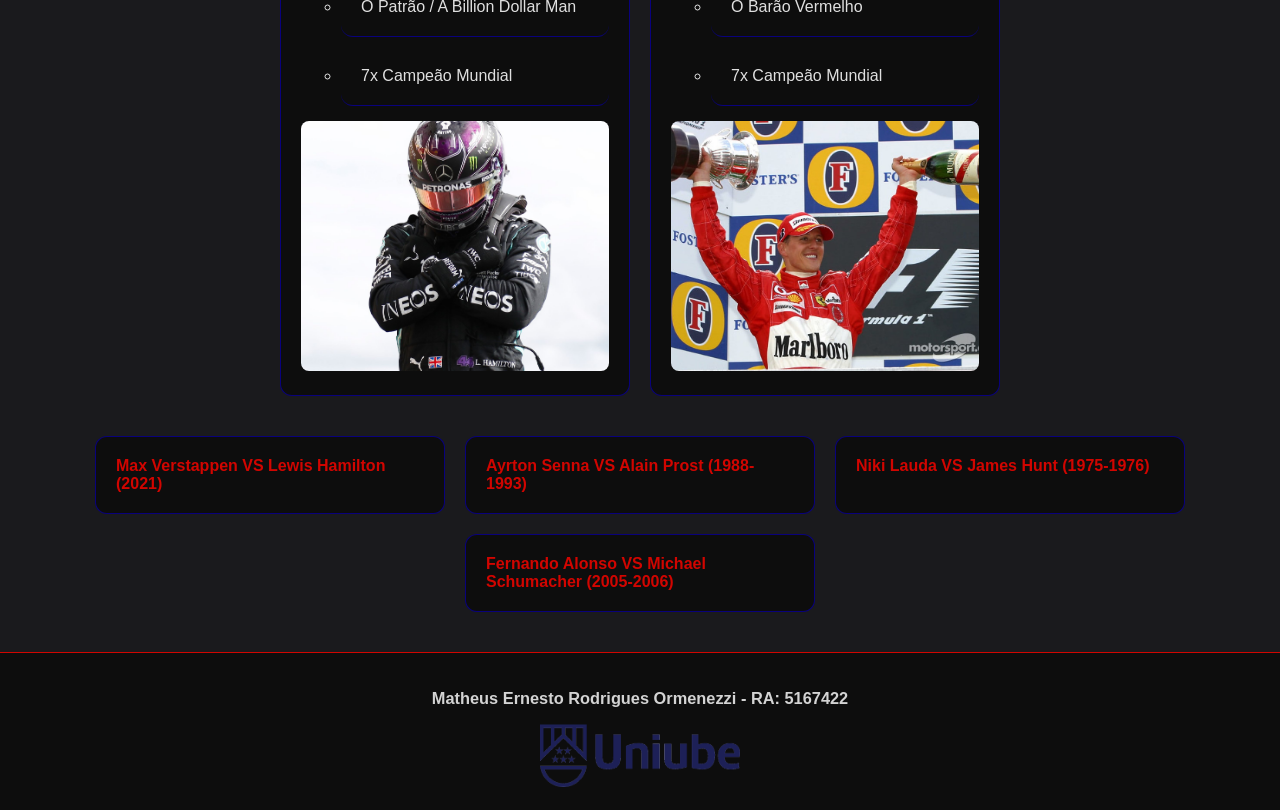
==== commit bb3fb0d3: "Add files via upload" ====
--- a/index.html
+++ b/index.html
@@ -13,14 +13,21 @@
 
 <body>
     <nav class="navbar">
-        <a href="../index.html"><img src="/imagens/logo_f1.png" class="logo-topo"></a>
+        <a href="../index.html"><img src="imagens/logo_f1.png" class="logo-topo"></a>
         <ul class="nav-links">
-            <li><a href="../index.html">Home</a></li>
-            <li><a href="../index.html#pilotos">Pilotos</a></li>
-            <li><a href="../index.html#rivalidades">Rivalidades</a></li>
+            <li><a href="index.html">Home</a></li>
+            <li><a href="index.html#pilotos">Pilotos</a></li>
+            <li><a href="index.html#rivalidades">Rivalidades</a></li>
             <li><a href="F1/FaleConosco.html">Contato</a></li>
         </ul>
-        <img src="/imagens/capacete_senna.jpg" alt="capacete senna">
+
+        <div class="hamburger">
+            <span class="bar"></span>
+            <span class="bar"></span>
+            <span class="bar"></span>
+        </div>
+
+        <img src="imagens/capacete_senna.jpg" alt="capacete senna">
     </nav>
     <div class="inicio">
         <h1>Fórmula 1: O Ápice do Automobilismo</h1>
@@ -42,59 +49,58 @@
             <h2>Os Melhores Pilotos da História da Fórmula 1</h2>
             <div class="linha-chegada"></div>
         </div>
-    </section>
-    <ul class="card-lista">
-        <li>
-            <h2><a href="F1/FernandoAlonso.html">Fernando Alonso</a></h2>
-            <ul class="card-lista">
-                <li> El Samurai</li>
-                <li> 2x Campeão Mundial</li>
-            </ul>
-            <a href="F1/FernandoAlonso.html"><img src="F1/imagens_f1/FernandoAlonso.jpg" class="Foto-piloto"></a>
-        </li>
 
-        <li>
-            <h2><a href="F1/MaxVerstappen.html">Max Verstappen</a></h2>
-            <ul class="card-lista">
-                <li> O Holandês Voador / Mad Max</li>
-                <li> 4x Campeão Mundial</li>
-            </ul>
-            <a href="F1/MaxVerstappen.html"><img src="F1/imagens_f1/MaxVerstappen.jpg" class="Foto-piloto"></a>
-        </li>
+        <ul class="card-lista">
+            <li class="card-item">
+                <h2><a href="F1/FernandoAlonso.html">Fernando Alonso</a></h2>
+                <ul class="card-info">
+                    <li>El Samurai</li>
+                    <li>2x Campeão Mundial</li>
+                </ul>
+                <a href="F1/FernandoAlonso.html"><img src="F1/imagens_f1/FernandoAlonso.jpg" class="Foto-piloto"
+                        alt="Fernando Alonso"></a>
+            </li>
 
-        <li>
-            <h2><a href="F1/AyrtonSenna.html">Ayrton Senna</a></h2>
-            <ul class="card-lista">
-                <li> O Rei da Chuva / O Chefe</li>
-                <li> 3x Campeão Mundial</li>
-            </ul>
-            <a href="F1/AyrtonSenna.html"><img src="F1/imagens_f1/AyrtonSenna.jpg" class="Foto-piloto"></a>
-        </li>
+            <li class="card-item">
+                <h2><a href="F1/MaxVerstappen.html">Max Verstappen</a></h2>
+                <ul class="card-info">
+                    <li>O Holandês Voador / Mad Max</li>
+                    <li>4x Campeão Mundial</li>
+                </ul>
+                <a href="F1/MaxVerstappen.html"><img src="F1/imagens_f1/MaxVerstappen.jpg" class="Foto-piloto"
+                        alt="Max Verstappen"></a>
+            </li>
 
-        <li>
-            <h2><a href="F1/LewisHamilton.html">Lewis Hamilton</a></h2>
-            <ul class="card-lista">
-                <li> O Patrão / A Billion Dollar Man</li>
-                <li> 7x Campeão Mundial</li>
-            </ul>
-            <a href="F1/LewisHamilton.html"><img src="F1/imagens_f1/Lewis-Hamilton.jpg" class="Foto-piloto"></a>
-        </li>
+            <li class="card-item">
+                <h2><a href="F1/AyrtonSenna.html">Ayrton Senna</a></h2>
+                <ul class="card-info">
+                    <li>O Rei da Chuva / O Chefe</li>
+                    <li>3x Campeão Mundial</li>
+                </ul>
+                <a href="F1/AyrtonSenna.html"><img src="F1/imagens_f1/AyrtonSenna.jpg" class="Foto-piloto"
+                        alt="Ayrton Senna"></a>
+            </li>
 
-        <li>
-            <h2><a href="F1/MichaelSchumacher.html">Michael Schumacher</a></h2>
-            <ul class="card-lista">
-                <li> O Barão Vermelho</li>
-                <li> 7x Campeão Mundial</li>
-            </ul>
-            <a href="F1/MichaelSchumacher.html"><img src="F1/imagens_f1/MichaelSchumacher.jpg" class="Foto-piloto"></a>
-        </li>
-    </ul>
-    <section id="rivalidades">
-        <div class="mini-titulo">
-            <img src="imagens/bandeira_preta_branca.jpg" class="bandeira-mini-titulo">
-            <h2>As Maiores Rivalidades da História da Fórmula 1</h2>
-            <div class="linha-chegada"></div>
-        </div>
+            <li class="card-item">
+                <h2><a href="F1/LewisHamilton.html">Lewis Hamilton</a></h2>
+                <ul class="card-info">
+                    <li>O Patrão / A Billion Dollar Man</li>
+                    <li>7x Campeão Mundial</li>
+                </ul>
+                <a href="F1/LewisHamilton.html"><img src="F1/imagens_f1/Lewis-Hamilton.jpg" class="Foto-piloto"
+                        alt="Lewis Hamilton"></a>
+            </li>
+
+            <li class="card-item">
+                <h2><a href="F1/MichaelSchumacher.html">Michael Schumacher</a></h2>
+                <ul class="card-info">
+                    <li>O Barão Vermelho</li>
+                    <li>7x Campeão Mundial</li>
+                </ul>
+                <a href="F1/MichaelSchumacher.html"><img src="F1/imagens_f1/MichaelSchumacher.jpg" class="Foto-piloto"
+                        alt="Michael Schumacher"></a>
+            </li>
+        </ul>
     </section>
     <ul class="card-lista">
         <li><a href="F1/MaxVsLewis.html">Max Verstappen VS Lewis Hamilton (2021)</a></li>
@@ -109,6 +115,8 @@
         <a href="https://www.uniube.br" target="_blank"> <img src="imagens/logo_uniube.png" width="200px"
                 class="Logo-Uniube"></a>
     </footer>
+
+    <script src="script.js"></script>
 </body>
 
 </html>
--- a/css/style.css
+++ b/css/style.css
@@ -4,7 +4,7 @@
   background-repeat: no-repeat;
   background-size: cover;
   overflow-x: hidden;
-
+  font-family: Arial, sans-serif;
 }
 
 h1 {
@@ -33,14 +33,14 @@
   transform: translateX(-50%);
   display: flex;
   list-style: none;
-  gap: 200px;
-  font-size: 20px;
+  gap: 40px;
+  font-size: 18px;
   letter-spacing: 2px;
   text-transform: uppercase;
   font-family: 'Russo One', sans-serif;
-}
-
-
+  margin: 0;
+  padding: 0;
+}
 
 .navbar img {
   height: 30px;
@@ -50,7 +50,7 @@
 .inicio {
   background-image: url(../imagens/f1_banner_carro_redbull.png);
   background-size: cover;
-  background-position: right bottom;
+  background-position: center;
   min-height: 75vh;
   font-size: 18px;
   color: rgb(255, 255, 255);
@@ -59,9 +59,9 @@
   flex-direction: column;
   align-items: center;
   text-align: left;
-
   border-bottom: 1px solid #D10500;
   justify-content: center;
+  padding: 20px;
 }
 
 
@@ -74,26 +74,24 @@
 
 .citacao {
   font-style: italic;
-  font-size: 27px;
+  font-size: 24px;
   line-height: 1.2;
-  margin-top: 60px;
+  margin-top: 40px;
   margin-bottom: -10px;
-  border-radius: 12px;
   color: #f1f1f1;
-
+  text-align: center;
 }
 
 .senna {
-  font-size: 19px;
+  font-size: 18px;
   font-weight: bold;
   margin-top: 15px;
 }
-
 
 .mini-titulo {
   position: relative;
   background-color: #0D0D0D;
-  padding: 30px 40px;
+  padding: 30px 20px;
   margin-top: 20px;
   margin-bottom: 40px;
 }
@@ -114,14 +112,12 @@
   z-index: 2;
   font-family: 'Russo One', sans-serif;
   text-transform: uppercase;
-  transform: scaleX(1.2);
   color: #ffffff;
-  display: block;
   margin: 0;
   text-align: center;
-  font-size: 25px;
-  letter-spacing: 5px;
-  text-shadow: 2px 2px 0px rgba(255, 0, 0, 0.616);
+  font-size: 22px;
+  letter-spacing: 3px;
+  text-shadow: 2px 2px 0px rgba(255, 0, 0, 0.6);
 }
 
 
@@ -129,29 +125,28 @@
   width: 100%;
   height: 4px;
   background-color: #D10500;
-  margin-top: 10px;
+  margin-top: 15px;
 }
 
 .card-lista {
   display: flex;
   flex-wrap: wrap;
   justify-content: center;
-  gap: 15px;
+  gap: 20px;
   list-style: none;
-  padding: 0;
-  padding-left: 0;
+  padding: 0 20px;
+  margin-bottom: 40px;
 }
 
 .card-lista li {
   color: rgba(255, 255, 255, 0.87);
   background-color: #0D0D0D;
   border: 1px solid #090085ec;
-  width: 90%;
-  max-width: 450px;
-  margin-bottom: 20px;
-  padding: 15px;
+  width: 100%;
+  max-width: 350px;
+  padding: 20px;
   border-radius: 12px;
-  list-style: none;
+  box-sizing: border-box;
 }
 
 .card-lista li ul li {
@@ -164,11 +159,12 @@
 
 li .Foto-piloto {
   width: 100%;
-  height: 300px;
+  height: 250px;
   object-fit: cover;
   border-radius: 8px;
-  margin-top: 20px;
-}
+  margin-top: 15px;
+}
+
 
 a {
   text-decoration: none;
@@ -185,7 +181,7 @@
   background-color: #0D0D0D;
   color: #d3d3d3;
   text-align: center;
-  padding: 10px;
+  padding: 20px;
   font-size: 14px;
   border-top: 1px solid #D10500;
 }
@@ -199,85 +195,169 @@
 }
 
 .contato-container {
-    padding: 50px 5%;
+  padding: 50px 5%;
+  display: flex;
+  justify-content: center;
+}
+
+.contato-card {
+  width: 100%;
+  max-width: 600px;
+  background: linear-gradient(135deg, #1a1a1a 0%, #0d0d0d 100%);
+  border: 2px solid var(--cor-detalhe);
+  border-radius: 15px;
+  padding: 40px;
+  box-shadow: 0 10px 30px rgba(0, 0, 0, 0.8);
+}
+
+.contato-card h2 {
+  font-family: 'Russo One', sans-serif;
+  color: #fff;
+  font-size: 32px;
+  margin-bottom: 10px;
+  text-align: center;
+  text-transform: uppercase;
+}
+
+.contato-card p {
+  font-size: 16px;
+  text-align: center;
+  color: #ccc;
+  margin-bottom: 30px;
+}
+
+.campo-grupo {
+  margin-bottom: 20px;
+  display: flex;
+  flex-direction: column;
+}
+
+.campo-grupo label {
+  font-family: 'Russo One', sans-serif;
+  color: var(--cor-primaria);
+  margin-bottom: 8px;
+  font-size: 14px;
+  text-transform: uppercase;
+}
+
+.campo-grupo input,
+.campo-grupo select,
+.campo-grupo textarea {
+  background-color: #222;
+  border: 1px solid #444;
+  border-radius: 8px;
+  padding: 12px;
+  color: #fff;
+  font-size: 16px;
+  outline: none;
+  transition: border-color 0.3s ease;
+}
+
+.campo-grupo input:focus,
+.campo-grupo textarea:focus {
+  border-color: var(--cor-primaria);
+}
+
+.botao-enviar {
+  width: 100%;
+  padding: 15px;
+  background-color: var(--cor-detalhe);
+  color: #fff;
+  font-family: 'Russo One', sans-serif;
+  font-size: 18px;
+  border: none;
+  border-radius: 8px;
+  cursor: pointer;
+  text-transform: uppercase;
+  transition: transform 0.2s, background-color 0.3s;
+}
+
+.botao-enviar:hover {
+  background-color: var(--cor-primaria);
+  transform: translateY(-3px);
+  box-shadow: 0 5px 15px rgba(0, 0, 0, 0.4);
+}
+
+/* ==========================================================================
+   MENU HAMBÚRGUER & MOBILE RESPONSIVO
+   ========================================================================== */
+.hamburger {
+  display: none;
+  cursor: pointer;
+  z-index: 1100;
+  flex-direction: column;
+  gap: 5px;
+}
+
+.bar {
+  display: block;
+  width: 28px;
+  height: 3px;
+  background-color: #fff;
+  transition: all 0.3s ease-in-out;
+  border-radius: 2px;
+}
+
+/* Telas de Tablets e Smartphones (Até 768px) */
+@media (max-width: 768px) {
+  .hamburger {
     display: flex;
-    justify-content: center;
-}
-
-.contato-card {
+    /* Exibe o botão hamburguer no mobile */
+  }
+
+  .nav-links {
+    position: fixed;
+    left: -100%;
+    /* Escondido fora da tela por padrão */
+    top: 61px;
+    transform: none;
+    flex-direction: column;
+    background-color: #0D0D0D;
     width: 100%;
-    max-width: 600px;
-    background: linear-gradient(135deg, #1a1a1a 0%, #0d0d0d 100%);
-    border: 2px solid var(--cor-detalhe);
-    border-radius: 15px;
-    padding: 40px;
-    box-shadow: 0 10px 30px rgba(0, 0, 0, 0.8);
-}
-
-.contato-card h2 {
-    font-family: 'Russo One', sans-serif;
-    color: #fff;
-    font-size: 32px;
-    margin-bottom: 10px;
+    height: auto;
+    padding: 30px 0;
     text-align: center;
-    text-transform: uppercase;
-}
-
-.contato-card p {
-    font-size: 16px;
-    text-align: center;
-    color: #ccc;
-    margin-bottom: 30px;
-}
-
-.campo-grupo {
-    margin-bottom: 20px;
-    display: flex;
-    flex-direction: column;
-}
-
-.campo-grupo label {
-    font-family: 'Russo One', sans-serif;
-    color: var(--cor-primaria);
-    margin-bottom: 8px;
-    font-size: 14px;
-    text-transform: uppercase;
-}
-
-.campo-grupo input, 
-.campo-grupo select, 
-.campo-grupo textarea {
-    background-color: #222;
-    border: 1px solid #444;
-    border-radius: 8px;
-    padding: 12px;
-    color: #fff;
-    font-size: 16px;
-    outline: none;
-    transition: border-color 0.3s ease;
-}
-
-.campo-grupo input:focus, 
-.campo-grupo textarea:focus {
-    border-color: var(--cor-primaria);
-}
-
-.botao-enviar {
-    width: 100%;
-    padding: 15px;
-    background-color: var(--cor-detalhe);
-    color: #fff;
-    font-family: 'Russo One', sans-serif;
+    gap: 25px;
+    border-bottom: 2px solid #D10500;
+    box-shadow: 0 10px 20px rgba(0, 0, 0, 0.6);
+  }
+
+  .nav-links.active {
+    left: 0;
+    transition: left 0.4s ease-in-out;
+    /* Desliza o menu para dentro da tela */
+  }
+
+  .navbar>img:not(.logo-topo) {
+    display: none;
+    /* Remove elementos pesados do topo no mobile */
+  }
+
+  /* Transformação do Hambúrguer em "X" */
+  .hamburger.active .bar:nth-child(2) {
+    opacity: 0;
+  }
+
+  .hamburger.active .bar:nth-child(1) {
+    transform: translateY(8px) rotate(45deg);
+    background-color: #D10500;
+  }
+
+  .hamburger.active .bar:nth-child(3) {
+    transform: translateY(-8px) rotate(-45deg);
+    background-color: #D10500;
+  }
+
+  /* Ajustes extras de tamanho para mobile */
+  .inicio h1 {
+    font-size: 24px;
+  }
+
+  .inicio_text {
+    font-size: 15px;
+  }
+
+  .citacao {
     font-size: 18px;
-    border: none;
-    border-radius: 8px;
-    cursor: pointer;
-    text-transform: uppercase;
-    transition: transform 0.2s, background-color 0.3s;
-}
-
-.botao-enviar:hover {
-    background-color: var(--cor-primaria);
-    transform: translateY(-3px);
-    box-shadow: 0 5px 15px rgba(0, 0, 0, 0.4);
+  }
 }
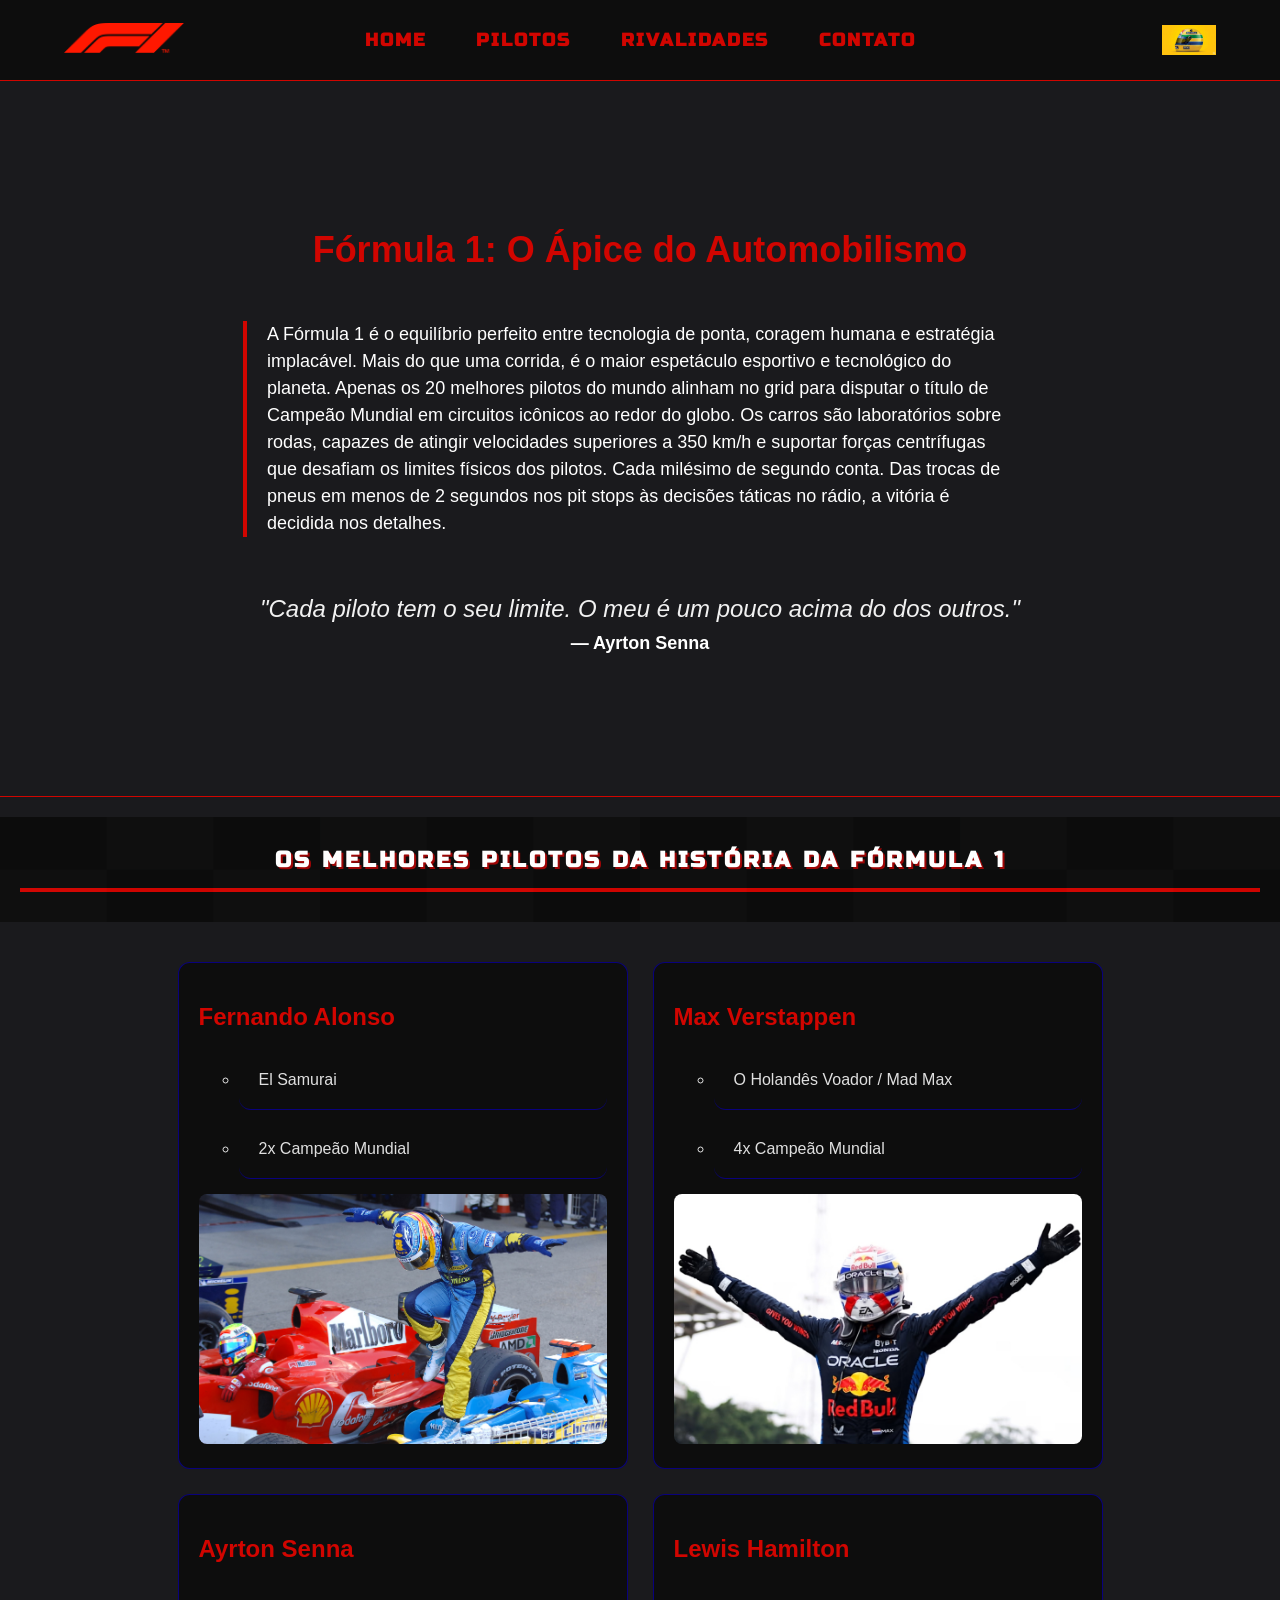
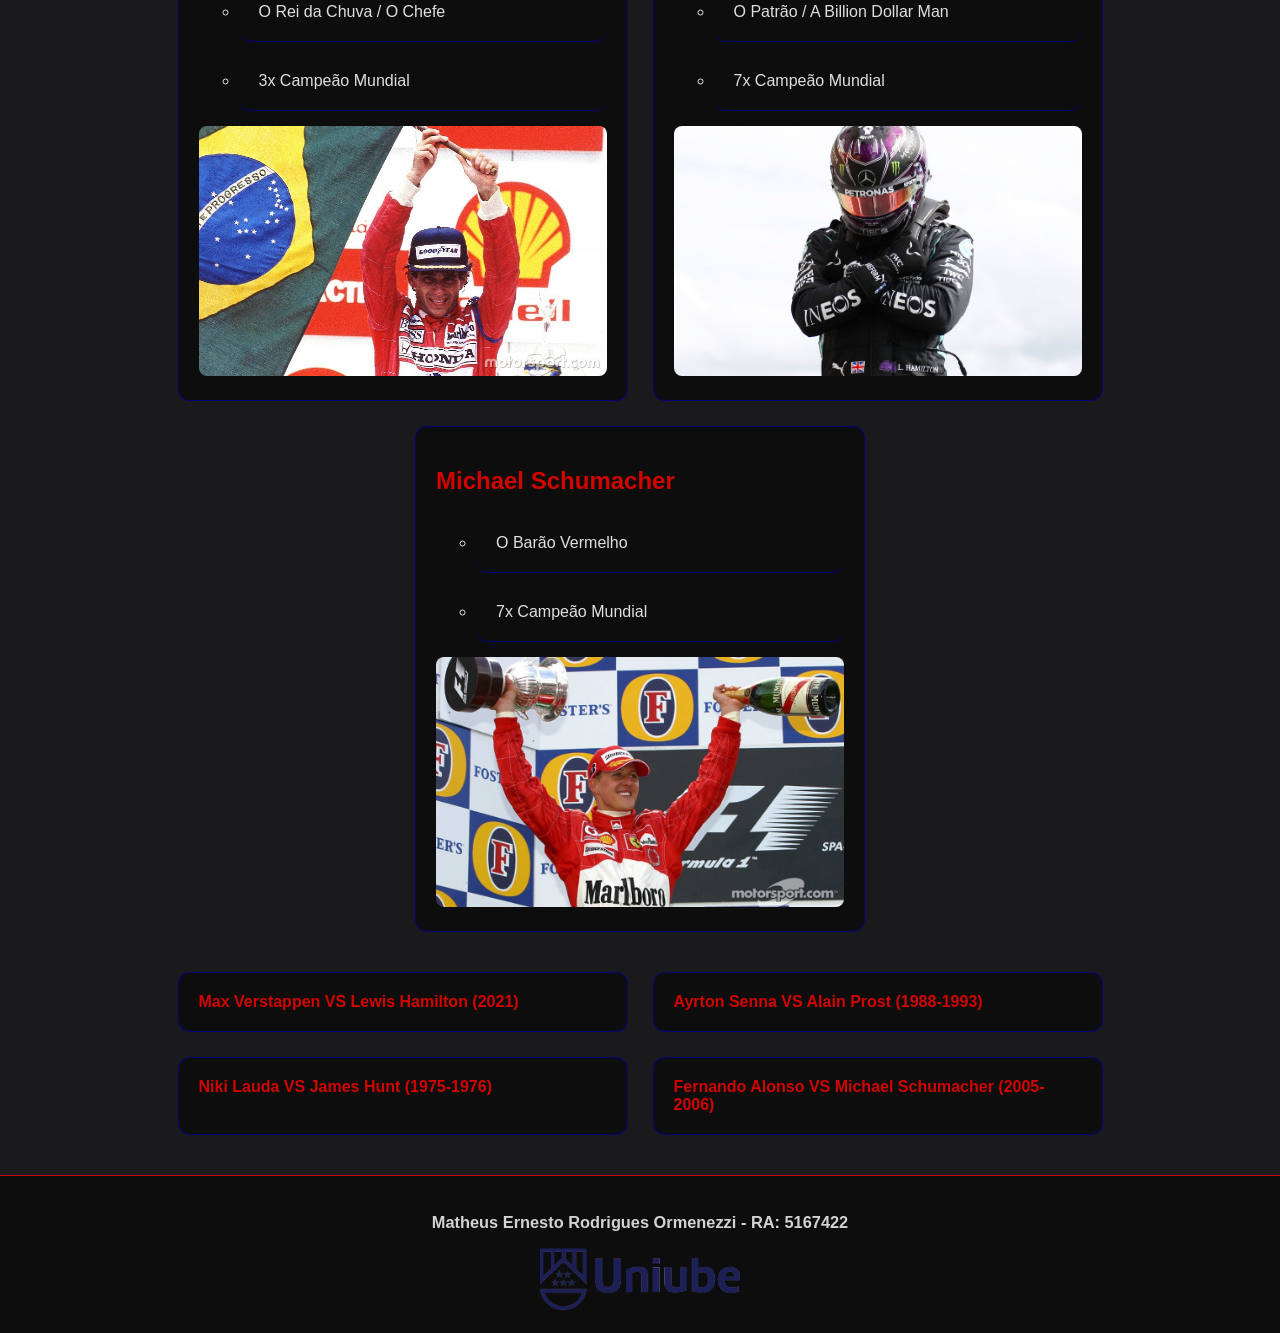
==== commit ab1c7774: "Add files via upload" ====
--- a/index.html
+++ b/index.html
@@ -2,6 +2,15 @@
 <html lang="pt-br">
 
 <head>
+    <!-- Google tag (gtag.js) -->
+<script async src="https://www.googletagmanager.com/gtag/js?id=G-TX837NHM6Y"></script>
+<script>
+  window.dataLayer = window.dataLayer || [];
+  function gtag(){dataLayer.push(arguments);}
+  gtag('js', new Date());
+
+  gtag('config', 'G-TX837NHM6Y');
+</script>
     <style>
         @import url('https://fonts.googleapis.com/css2?family=Russo+One&display=swap');
     </style>
--- a/css/style.css
+++ b/css/style.css
@@ -33,7 +33,7 @@
   transform: translateX(-50%);
   display: flex;
   list-style: none;
-  gap: 40px;
+  gap: 50px;
   font-size: 18px;
   letter-spacing: 2px;
   text-transform: uppercase;
@@ -132,7 +132,7 @@
   display: flex;
   flex-wrap: wrap;
   justify-content: center;
-  gap: 20px;
+  gap: 25px;
   list-style: none;
   padding: 0 20px;
   margin-bottom: 40px;
@@ -143,7 +143,7 @@
   background-color: #0D0D0D;
   border: 1px solid #090085ec;
   width: 100%;
-  max-width: 350px;
+  max-width: 450px;
   padding: 20px;
   border-radius: 12px;
   box-sizing: border-box;
@@ -299,7 +299,7 @@
 }
 
 /* Telas de Tablets e Smartphones (Até 768px) */
-@media (max-width: 768px) {
+@media (max-width: 900px) {
   .hamburger {
     display: flex;
     /* Exibe o botão hamburguer no mobile */
@@ -360,4 +360,6 @@
   .citacao {
     font-size: 18px;
   }
+
+  
 }
